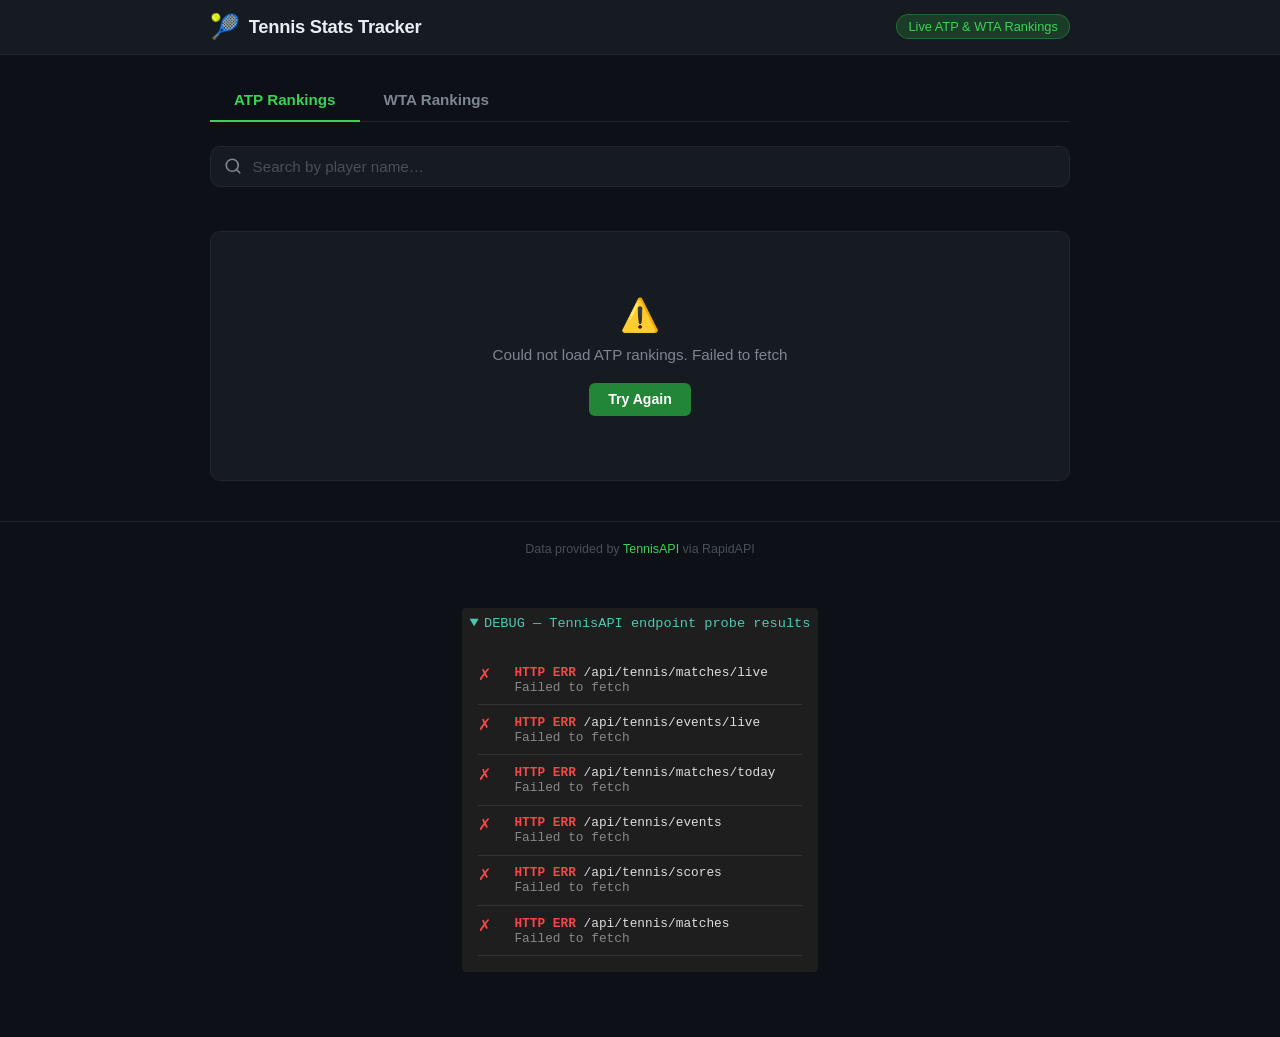
==== index.html @ 16cba5d0 "Add temporary endpoint probe debug section" ====
<!DOCTYPE html>
<html lang="en">
<head>
  <meta charset="UTF-8" />
  <meta name="viewport" content="width=device-width, initial-scale=1.0" />
  <title>Tennis Stats Tracker</title>
  <link rel="stylesheet" href="style.css" />
</head>
<body>

  <header class="header">
    <div class="header-inner">
      <div class="logo">
        <span class="logo-icon">🎾</span>
        <span class="logo-text">Tennis Stats Tracker</span>
      </div>
      <span class="header-sub">Live ATP &amp; WTA Rankings</span>
    </div>
  </header>

  <main class="main">

    <!-- Tabs -->
    <div class="tabs-bar">
      <button class="tab-btn active" data-tour="atp">ATP Rankings</button>
      <button class="tab-btn" data-tour="wta">WTA Rankings</button>
    </div>

    <!-- Search -->
    <div class="search-wrap">
      <span class="search-icon">
        <svg viewBox="0 0 24 24" width="18" height="18" fill="none" stroke="currentColor" stroke-width="2.2" stroke-linecap="round" stroke-linejoin="round">
          <circle cx="11" cy="11" r="8"/><line x1="21" y1="21" x2="16.65" y2="16.65"/>
        </svg>
      </span>
      <input
        type="text"
        id="searchInput"
        class="search-input"
        placeholder="Search by player name…"
        autocomplete="off"
        spellcheck="false"
      />
      <button class="search-clear" id="searchClear" title="Clear search" aria-label="Clear search">&#x2715;</button>
    </div>

    <!-- Status bar -->
    <div class="status-bar" id="statusBar"></div>

    <!-- Table container -->
    <div class="table-wrap" id="tableWrap">
      <div class="loading" id="loadingState">
        <div class="spinner"></div>
        <span>Loading rankings…</span>
      </div>

      <div class="error-state" id="errorState" style="display:none">
        <span class="error-icon">⚠️</span>
        <p id="errorMsg">Failed to load rankings.</p>
        <button class="btn-retry" id="retryBtn">Try Again</button>
      </div>

      <table class="rankings-table" id="rankingsTable" style="display:none">
        <thead>
          <tr>
            <th class="col-rank">Rank</th>
            <th class="col-player">Player</th>
            <th class="col-country">Country</th>
            <th class="col-points">Points</th>
          </tr>
        </thead>
        <tbody id="rankingsBody"></tbody>
      </table>

      <div class="empty-search" id="emptySearch" style="display:none">
        <span>🎾</span>
        <p>No players match "<span id="emptyQuery"></span>"</p>
      </div>
    </div>

  </main>

  <footer class="footer">
    Data provided by <span class="footer-accent">TennisAPI</span> via RapidAPI
  </footer>

  <!-- DEBUG: endpoint probe — remove when done -->
  <div id="debugProbe" style="margin:2rem auto;max-width:900px;padding:0 1rem 2rem;">
    <details open>
      <summary style="cursor:pointer;font-family:monospace;font-size:0.85rem;padding:0.5rem;background:#1e1e1e;color:#4ec9b0;border-radius:4px 4px 0 0;">
        DEBUG — TennisAPI endpoint probe results
      </summary>
      <div id="debugProbeBody" style="background:#1e1e1e;border-radius:0 0 4px 4px;padding:1rem;font-family:monospace;font-size:0.8rem;">
        <p style="color:#888;margin:0">Probing endpoints…</p>
      </div>
    </details>
  </div>

  <script src="app.js"></script>
</body>
</html>
---- style.css ----
/* ===== VARIABLES ===== */
:root {
  --bg:         #0d1117;
  --bg-card:    #161b22;
  --bg-hover:   #1c2330;
  --border:     #21262d;
  --border-hl:  #30363d;

  --green:      #39d353;
  --green-dim:  #238636;
  --green-glow: rgba(57, 211, 83, 0.18);

  --text:       #e6edf3;
  --text-muted: #7d8590;
  --text-dim:   #484f58;

  --rank-gold:   #f0b429;
  --rank-silver: #a0a8b4;
  --rank-bronze: #cd7f32;

  --red:   #f85149;
  --blue:  #58a6ff;

  --radius:    10px;
  --radius-sm: 6px;
  --font: -apple-system, BlinkMacSystemFont, 'Segoe UI', 'Roboto', sans-serif;
  --transition: 0.18s ease;
}

/* ===== RESET ===== */
*, *::before, *::after { box-sizing: border-box; margin: 0; padding: 0; }
html { font-size: 16px; scroll-behavior: smooth; }
body {
  font-family: var(--font);
  background: var(--bg);
  color: var(--text);
  min-height: 100vh;
  display: flex;
  flex-direction: column;
  -webkit-font-smoothing: antialiased;
}
button { cursor: pointer; border: none; background: none; font-family: inherit; }
input  { font-family: inherit; font-size: 1rem; }

/* ===== HEADER ===== */
.header {
  border-bottom: 1px solid var(--border);
  background: var(--bg-card);
  position: sticky;
  top: 0;
  z-index: 50;
}
.header-inner {
  max-width: 900px;
  margin: 0 auto;
  padding: 0.9rem 1.25rem;
  display: flex;
  align-items: center;
  justify-content: space-between;
  gap: 1rem;
}
.logo {
  display: flex;
  align-items: center;
  gap: 0.55rem;
}
.logo-icon { font-size: 1.5rem; line-height: 1; }
.logo-text {
  font-size: 1.15rem;
  font-weight: 700;
  letter-spacing: -0.3px;
  color: var(--text);
}
.header-sub {
  font-size: 0.8rem;
  color: var(--green);
  font-weight: 500;
  background: var(--green-glow);
  border: 1px solid rgba(57, 211, 83, 0.3);
  padding: 0.25rem 0.7rem;
  border-radius: 999px;
  white-space: nowrap;
}

/* ===== MAIN ===== */
.main {
  flex: 1;
  max-width: 900px;
  width: 100%;
  margin: 0 auto;
  padding: 1.5rem 1.25rem 2.5rem;
}

/* ===== TABS ===== */
.tabs-bar {
  display: flex;
  gap: 0;
  border-bottom: 1px solid var(--border);
  margin-bottom: 1.5rem;
}
.tab-btn {
  padding: 0.75rem 1.5rem;
  font-size: 0.95rem;
  font-weight: 600;
  color: var(--text-muted);
  border-bottom: 2px solid transparent;
  margin-bottom: -1px;
  transition: color var(--transition), border-color var(--transition);
  position: relative;
}
.tab-btn:hover {
  color: var(--text);
}
.tab-btn.active {
  color: var(--green);
  border-bottom-color: var(--green);
}
.tab-btn::before {
  content: '';
  position: absolute;
  inset: 0;
  border-radius: var(--radius-sm) var(--radius-sm) 0 0;
  background: transparent;
  transition: background var(--transition);
}
.tab-btn:hover::before {
  background: rgba(255,255,255,0.03);
}

/* ===== SEARCH ===== */
.search-wrap {
  position: relative;
  margin-bottom: 1rem;
}
.search-icon {
  position: absolute;
  left: 0.9rem;
  top: 50%;
  transform: translateY(-50%);
  color: var(--text-muted);
  display: flex;
  pointer-events: none;
}
.search-input {
  width: 100%;
  padding: 0.7rem 2.8rem 0.7rem 2.6rem;
  background: var(--bg-card);
  border: 1.5px solid var(--border);
  border-radius: var(--radius);
  color: var(--text);
  font-size: 0.95rem;
  transition: border-color var(--transition), box-shadow var(--transition);
  outline: none;
}
.search-input::placeholder { color: var(--text-dim); }
.search-input:focus {
  border-color: var(--green-dim);
  box-shadow: 0 0 0 3px var(--green-glow);
}
.search-clear {
  position: absolute;
  right: 0.75rem;
  top: 50%;
  transform: translateY(-50%);
  color: var(--text-muted);
  font-size: 0.9rem;
  width: 22px; height: 22px;
  display: none;
  align-items: center;
  justify-content: center;
  border-radius: 50%;
  transition: background var(--transition), color var(--transition);
}
.search-clear:hover { background: var(--border-hl); color: var(--text); }
.search-clear.visible { display: flex; }

/* ===== STATUS BAR ===== */
.status-bar {
  font-size: 0.8rem;
  color: var(--text-muted);
  margin-bottom: 0.75rem;
  min-height: 1.2em;
}

/* ===== TABLE WRAPPER ===== */
.table-wrap {
  background: var(--bg-card);
  border: 1px solid var(--border);
  border-radius: var(--radius);
  overflow: hidden;
}

/* ===== LOADING ===== */
.loading {
  display: flex;
  flex-direction: column;
  align-items: center;
  gap: 1rem;
  padding: 4rem 1rem;
  color: var(--text-muted);
  font-size: 0.95rem;
}
.spinner {
  width: 36px; height: 36px;
  border: 3px solid var(--border-hl);
  border-top-color: var(--green);
  border-radius: 50%;
  animation: spin 0.7s linear infinite;
}
@keyframes spin { to { transform: rotate(360deg); } }

/* ===== ERROR ===== */
.error-state {
  display: flex;
  flex-direction: column;
  align-items: center;
  gap: 0.75rem;
  padding: 4rem 1rem;
  text-align: center;
}
.error-icon { font-size: 2rem; }
.error-state p { color: var(--text-muted); font-size: 0.95rem; max-width: 300px; }
.btn-retry {
  margin-top: 0.5rem;
  padding: 0.55rem 1.2rem;
  background: var(--green-dim);
  color: #fff;
  border-radius: var(--radius-sm);
  font-size: 0.88rem;
  font-weight: 600;
  transition: background var(--transition);
}
.btn-retry:hover { background: var(--green); color: #000; }

/* ===== EMPTY SEARCH ===== */
.empty-search {
  display: flex;
  flex-direction: column;
  align-items: center;
  gap: 0.75rem;
  padding: 3.5rem 1rem;
  font-size: 1.6rem;
}
.empty-search p {
  font-size: 0.92rem;
  color: var(--text-muted);
}
.empty-search span { font-size: 2rem; }

/* ===== RANKINGS TABLE ===== */
.rankings-table {
  width: 100%;
  border-collapse: collapse;
  font-size: 0.92rem;
}
.rankings-table thead {
  background: rgba(255,255,255,0.03);
  border-bottom: 1px solid var(--border);
}
.rankings-table th {
  padding: 0.7rem 1rem;
  text-align: left;
  font-size: 0.75rem;
  font-weight: 600;
  text-transform: uppercase;
  letter-spacing: 0.06em;
  color: var(--text-muted);
  white-space: nowrap;
}
.col-rank    { width: 72px; text-align: center; }
.col-player  { min-width: 160px; }
.col-country { width: 160px; }
.col-points  { width: 110px; text-align: right; }

.rankings-table tbody tr {
  border-bottom: 1px solid var(--border);
  transition: background var(--transition);
}
.rankings-table tbody tr:last-child { border-bottom: none; }
.rankings-table tbody tr:hover { background: var(--bg-hover); }

.rankings-table td {
  padding: 0.85rem 1rem;
  vertical-align: middle;
}

/* Rank cell */
.cell-rank {
  text-align: center;
  font-weight: 700;
  font-size: 0.88rem;
  color: var(--text-muted);
}
.rank-badge {
  display: inline-flex;
  align-items: center;
  justify-content: center;
  width: 32px; height: 32px;
  border-radius: 50%;
  font-weight: 700;
  font-size: 0.82rem;
}
.rank-badge.gold   { background: rgba(240,180,41,0.15); color: var(--rank-gold); }
.rank-badge.silver { background: rgba(160,168,180,0.15); color: var(--rank-silver); }
.rank-badge.bronze { background: rgba(205,127,50,0.15); color: var(--rank-bronze); }
.rank-num { color: var(--text-muted); font-size: 0.9rem; font-weight: 600; }

/* Player cell */
.cell-player { font-weight: 600; color: var(--text); }
.player-name {
  display: block;
  font-weight: 600;
  color: var(--text);
  letter-spacing: 0.01em;
}

/* Country cell */
.cell-country { color: var(--text-muted); }
.country-wrap {
  display: flex;
  align-items: center;
  gap: 0.5rem;
}
.country-flag {
  font-size: 1.1rem;
  line-height: 1;
  flex-shrink: 0;
}
.country-name { font-size: 0.88rem; }

/* Points cell */
.cell-points {
  text-align: right;
  font-weight: 600;
  color: var(--green);
  font-variant-numeric: tabular-nums;
  font-size: 0.92rem;
}

/* Search highlight */
mark {
  background: rgba(57, 211, 83, 0.25);
  color: var(--green);
  border-radius: 2px;
  padding: 0 1px;
}

/* ===== FOOTER ===== */
.footer {
  text-align: center;
  padding: 1.25rem;
  font-size: 0.78rem;
  color: var(--text-dim);
  border-top: 1px solid var(--border);
}
.footer-accent { color: var(--green); font-weight: 500; }

/* ===== SCROLLBAR ===== */
::-webkit-scrollbar { width: 6px; height: 6px; }
::-webkit-scrollbar-track { background: transparent; }
::-webkit-scrollbar-thumb { background: var(--border-hl); border-radius: 3px; }

/* ===== RESPONSIVE ===== */
@media (max-width: 600px) {
  .header-sub { display: none; }
  .logo-text { font-size: 1rem; }
  .main { padding: 1rem 0.75rem 2rem; }
  .tab-btn { padding: 0.65rem 1rem; font-size: 0.88rem; }
  .col-country { display: none; }
  .rankings-table th,
  .rankings-table td { padding: 0.7rem 0.75rem; }
  .col-rank { width: 56px; }
  .rank-badge { width: 28px; height: 28px; font-size: 0.75rem; }
}

@media (max-width: 380px) {
  .tab-btn { padding: 0.6rem 0.75rem; font-size: 0.82rem; }
}
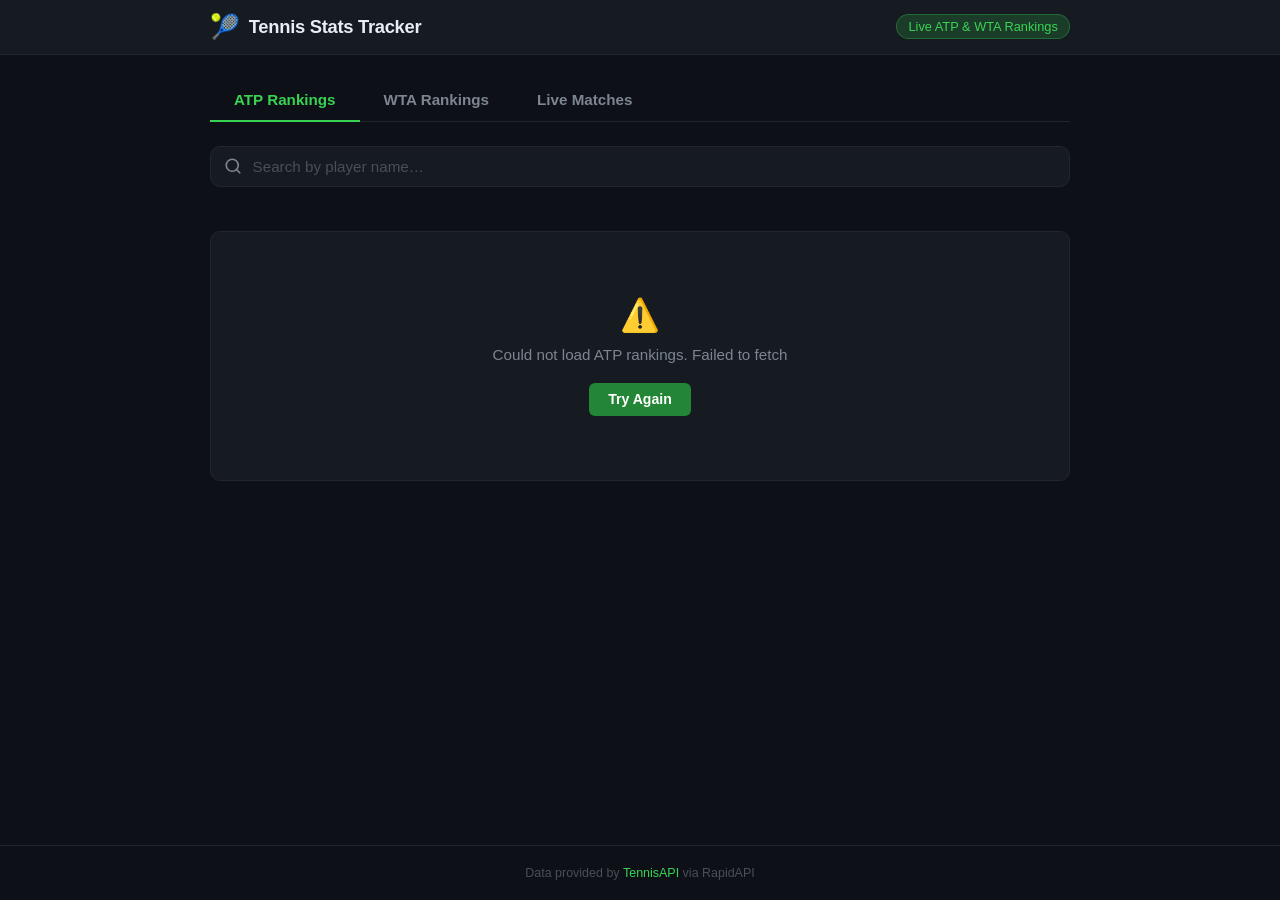
==== commit b8b766b5: "Add Live Matches tab with raw JSON debug view; remove endpoint probe" ====
--- a/index.html
+++ b/index.html
@@ -24,6 +24,7 @@
     <div class="tabs-bar">
       <button class="tab-btn active" data-tour="atp">ATP Rankings</button>
       <button class="tab-btn" data-tour="wta">WTA Rankings</button>
+      <button class="tab-btn" data-tour="live">Live Matches</button>
     </div>
 
     <!-- Search -->
@@ -78,24 +79,15 @@
       </div>
     </div>
 
+    <!-- Live Matches panel -->
+    <div id="livePanel" style="display:none"></div>
+
   </main>
 
   <footer class="footer">
     Data provided by <span class="footer-accent">TennisAPI</span> via RapidAPI
   </footer>
 
-  <!-- DEBUG: endpoint probe — remove when done -->
-  <div id="debugProbe" style="margin:2rem auto;max-width:900px;padding:0 1rem 2rem;">
-    <details open>
-      <summary style="cursor:pointer;font-family:monospace;font-size:0.85rem;padding:0.5rem;background:#1e1e1e;color:#4ec9b0;border-radius:4px 4px 0 0;">
-        DEBUG — TennisAPI endpoint probe results
-      </summary>
-      <div id="debugProbeBody" style="background:#1e1e1e;border-radius:0 0 4px 4px;padding:1rem;font-family:monospace;font-size:0.8rem;">
-        <p style="color:#888;margin:0">Probing endpoints…</p>
-      </div>
-    </details>
-  </div>
-
   <script src="app.js"></script>
 </body>
 </html>
--- a/style.css
+++ b/style.css
@@ -354,6 +354,88 @@
   border-top: 1px solid var(--border);
 }
 .footer-accent { color: var(--green); font-weight: 500; }
+
+/* ===== LIVE MATCHES PANEL ===== */
+#livePanel {
+  max-width: 900px;
+  margin: 0 auto;
+  padding: 0 0 2rem;
+}
+
+.live-loading,
+.live-empty,
+.live-error {
+  display: flex;
+  flex-direction: column;
+  align-items: center;
+  gap: 0.75rem;
+  padding: 3rem 1rem;
+  color: var(--text-muted);
+  font-size: 0.95rem;
+}
+.live-error { color: var(--red); }
+
+.live-header {
+  display: flex;
+  align-items: center;
+  gap: 0.5rem;
+  font-size: 0.85rem;
+  font-weight: 600;
+  color: var(--text-muted);
+  text-transform: uppercase;
+  letter-spacing: 0.06em;
+  padding: 0.5rem 0 0.75rem;
+  border-bottom: 1px solid var(--border);
+  margin-bottom: 0.75rem;
+}
+.live-dot {
+  width: 8px;
+  height: 8px;
+  border-radius: 50%;
+  background: var(--red);
+  box-shadow: 0 0 6px var(--red);
+  animation: pulse 1.4s ease-in-out infinite;
+}
+@keyframes pulse {
+  0%, 100% { opacity: 1; }
+  50%       { opacity: 0.35; }
+}
+
+/* DEBUG block */
+.live-debug {
+  background: var(--bg-card);
+  border: 1px solid var(--border);
+  border-radius: var(--radius-sm);
+  overflow: hidden;
+  font-family: 'SFMono-Regular', Consolas, monospace;
+  font-size: 0.76rem;
+}
+.live-debug summary {
+  padding: 0.5rem 0.75rem;
+  cursor: pointer;
+  color: var(--text-muted);
+  background: var(--bg-hover);
+  border-bottom: 1px solid var(--border);
+  user-select: none;
+  list-style: none;
+}
+.live-debug summary::-webkit-details-marker { display: none; }
+.live-debug summary::before {
+  content: '▶ ';
+  font-size: 0.65rem;
+  color: var(--green);
+}
+details[open].live-debug summary::before { content: '▼ '; }
+.live-debug pre {
+  margin: 0;
+  padding: 0.75rem;
+  color: var(--text);
+  white-space: pre-wrap;
+  word-break: break-all;
+  max-height: 480px;
+  overflow: auto;
+  line-height: 1.5;
+}
 
 /* ===== SCROLLBAR ===== */
 ::-webkit-scrollbar { width: 6px; height: 6px; }
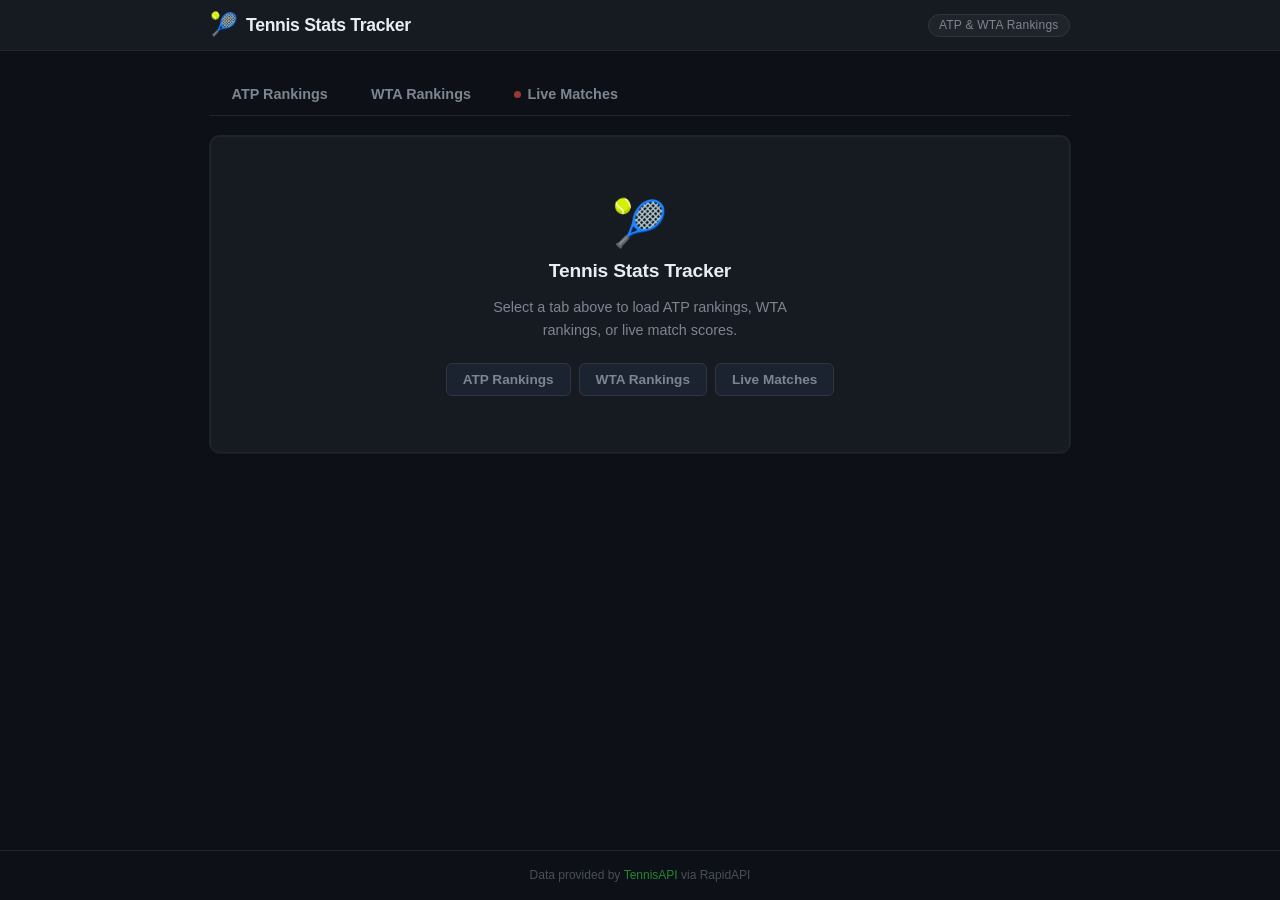
==== commit 8f9102b7: "Add localStorage caching, lazy tab loading, refresh button, 429 handling, design polish" ====
--- a/index.html
+++ b/index.html
@@ -14,7 +14,7 @@
         <span class="logo-icon">🎾</span>
         <span class="logo-text">Tennis Stats Tracker</span>
       </div>
-      <span class="header-sub">Live ATP &amp; WTA Rankings</span>
+      <span class="header-sub">ATP &amp; WTA Rankings</span>
     </div>
   </header>
 
@@ -22,15 +22,17 @@
 
     <!-- Tabs -->
     <div class="tabs-bar">
-      <button class="tab-btn active" data-tour="atp">ATP Rankings</button>
+      <button class="tab-btn" data-tour="atp">ATP Rankings</button>
       <button class="tab-btn" data-tour="wta">WTA Rankings</button>
-      <button class="tab-btn" data-tour="live">Live Matches</button>
+      <button class="tab-btn" data-tour="live">
+        <span class="tab-live-pip" aria-hidden="true"></span>Live Matches
+      </button>
     </div>
 
-    <!-- Search -->
-    <div class="search-wrap">
+    <!-- Search (rankings only) -->
+    <div class="search-wrap" id="searchWrap" style="display:none">
       <span class="search-icon">
-        <svg viewBox="0 0 24 24" width="18" height="18" fill="none" stroke="currentColor" stroke-width="2.2" stroke-linecap="round" stroke-linejoin="round">
+        <svg viewBox="0 0 24 24" width="17" height="17" fill="none" stroke="currentColor" stroke-width="2.2" stroke-linecap="round" stroke-linejoin="round">
           <circle cx="11" cy="11" r="8"/><line x1="21" y1="21" x2="16.65" y2="16.65"/>
         </svg>
       </span>
@@ -42,25 +44,53 @@
         autocomplete="off"
         spellcheck="false"
       />
-      <button class="search-clear" id="searchClear" title="Clear search" aria-label="Clear search">&#x2715;</button>
+      <button class="search-clear" id="searchClear" title="Clear" aria-label="Clear search">&#x2715;</button>
     </div>
 
-    <!-- Status bar -->
-    <div class="status-bar" id="statusBar"></div>
+    <!-- Toolbar: status left, last-updated + refresh right -->
+    <div class="toolbar" id="toolbar" style="display:none">
+      <span class="status-text" id="statusBar"></span>
+      <div class="toolbar-right">
+        <span class="last-updated" id="lastUpdated"></span>
+        <button class="btn-refresh" id="refreshBtn" title="Refresh data">
+          <svg class="refresh-icon" viewBox="0 0 16 16" width="13" height="13" fill="currentColor">
+            <path d="M8 3a5 5 0 1 0 4.546 2.914.5.5 0 0 1 .908-.417A6 6 0 1 1 8 2v1z"/>
+            <path d="M8 4.466V.534a.25.25 0 0 1 .41-.192l2.36 1.966c.12.1.12.284 0 .384L8.41 4.658A.25.25 0 0 1 8 4.466z"/>
+          </svg>
+          Refresh
+        </button>
+      </div>
+    </div>
 
-    <!-- Table container -->
+    <!-- Rankings table container -->
     <div class="table-wrap" id="tableWrap">
-      <div class="loading" id="loadingState">
-        <div class="spinner"></div>
-        <span>Loading rankings…</span>
+
+      <!-- Welcome (shown before any tab is clicked) -->
+      <div class="welcome-state" id="welcomeState">
+        <div class="welcome-icon">🎾</div>
+        <h2 class="welcome-title">Tennis Stats Tracker</h2>
+        <p class="welcome-desc">Select a tab above to load ATP rankings, WTA rankings, or live match scores.</p>
+        <div class="welcome-tabs">
+          <button class="welcome-tab-btn" data-tour="atp">ATP Rankings</button>
+          <button class="welcome-tab-btn" data-tour="wta">WTA Rankings</button>
+          <button class="welcome-tab-btn" data-tour="live">Live Matches</button>
+        </div>
       </div>
 
+      <!-- Loading -->
+      <div class="loading" id="loadingState" style="display:none">
+        <div class="spinner"></div>
+        <span>Loading…</span>
+      </div>
+
+      <!-- Error -->
       <div class="error-state" id="errorState" style="display:none">
-        <span class="error-icon">⚠️</span>
-        <p id="errorMsg">Failed to load rankings.</p>
+        <span class="error-icon" id="errorIcon">⚠️</span>
+        <p id="errorMsg">Failed to load data.</p>
         <button class="btn-retry" id="retryBtn">Try Again</button>
       </div>
 
+      <!-- Rankings table -->
       <table class="rankings-table" id="rankingsTable" style="display:none">
         <thead>
           <tr>
@@ -73,13 +103,15 @@
         <tbody id="rankingsBody"></tbody>
       </table>
 
+      <!-- Empty search -->
       <div class="empty-search" id="emptySearch" style="display:none">
-        <span>🎾</span>
+        <span>🔍</span>
         <p>No players match "<span id="emptyQuery"></span>"</p>
       </div>
+
     </div>
 
-    <!-- Live Matches panel -->
+    <!-- Live Matches panel (outside table-wrap) -->
     <div id="livePanel" style="display:none"></div>
 
   </main>
--- a/style.css
+++ b/style.css
@@ -6,9 +6,9 @@
   --border:     #21262d;
   --border-hl:  #30363d;
 
-  --green:      #39d353;
+  --green:      #3fb950;
   --green-dim:  #238636;
-  --green-glow: rgba(57, 211, 83, 0.18);
+  --green-glow: rgba(63, 185, 80, 0.15);
 
   --text:       #e6edf3;
   --text-muted: #7d8590;
@@ -18,13 +18,16 @@
   --rank-silver: #a0a8b4;
   --rank-bronze: #cd7f32;
 
-  --red:   #f85149;
-  --blue:  #58a6ff;
+  --red:    #f85149;
+  --blue:   #58a6ff;
+  --orange: #e3b341;
 
   --radius:    10px;
   --radius-sm: 6px;
   --font: -apple-system, BlinkMacSystemFont, 'Segoe UI', 'Roboto', sans-serif;
-  --transition: 0.18s ease;
+  --transition: 0.15s ease;
+
+  --shadow-card: 0 1px 3px rgba(0,0,0,0.4), 0 0 0 1px var(--border);
 }
 
 /* ===== RESET ===== */
@@ -53,7 +56,7 @@
 .header-inner {
   max-width: 900px;
   margin: 0 auto;
-  padding: 0.9rem 1.25rem;
+  padding: 0.85rem 1.25rem;
   display: flex;
   align-items: center;
   justify-content: space-between;
@@ -62,24 +65,24 @@
 .logo {
   display: flex;
   align-items: center;
-  gap: 0.55rem;
-}
-.logo-icon { font-size: 1.5rem; line-height: 1; }
+  gap: 0.5rem;
+}
+.logo-icon { font-size: 1.4rem; line-height: 1; }
 .logo-text {
-  font-size: 1.15rem;
+  font-size: 1.1rem;
   font-weight: 700;
   letter-spacing: -0.3px;
   color: var(--text);
 }
 .header-sub {
-  font-size: 0.8rem;
-  color: var(--green);
-  font-weight: 500;
-  background: var(--green-glow);
-  border: 1px solid rgba(57, 211, 83, 0.3);
-  padding: 0.25rem 0.7rem;
+  font-size: 0.75rem;
+  color: var(--text-muted);
+  background: rgba(255,255,255,0.04);
+  border: 1px solid var(--border-hl);
+  padding: 0.22rem 0.65rem;
   border-radius: 999px;
   white-space: nowrap;
+  letter-spacing: 0.02em;
 }
 
 /* ===== MAIN ===== */
@@ -88,7 +91,7 @@
   max-width: 900px;
   width: 100%;
   margin: 0 auto;
-  padding: 1.5rem 1.25rem 2.5rem;
+  padding: 1.5rem 1.25rem 3rem;
 }
 
 /* ===== TABS ===== */
@@ -96,45 +99,52 @@
   display: flex;
   gap: 0;
   border-bottom: 1px solid var(--border);
-  margin-bottom: 1.5rem;
+  margin-bottom: 1.25rem;
 }
 .tab-btn {
-  padding: 0.75rem 1.5rem;
-  font-size: 0.95rem;
+  display: flex;
+  align-items: center;
+  gap: 0.4rem;
+  padding: 0.7rem 1.35rem;
+  font-size: 0.9rem;
   font-weight: 600;
   color: var(--text-muted);
   border-bottom: 2px solid transparent;
   margin-bottom: -1px;
-  transition: color var(--transition), border-color var(--transition);
-  position: relative;
-}
-.tab-btn:hover {
-  color: var(--text);
-}
-.tab-btn.active {
-  color: var(--green);
-  border-bottom-color: var(--green);
-}
-.tab-btn::before {
-  content: '';
-  position: absolute;
-  inset: 0;
+  transition: color var(--transition), border-color var(--transition),
+              background var(--transition);
   border-radius: var(--radius-sm) var(--radius-sm) 0 0;
-  background: transparent;
-  transition: background var(--transition);
-}
-.tab-btn:hover::before {
-  background: rgba(255,255,255,0.03);
+}
+.tab-btn:hover { color: var(--text); background: rgba(255,255,255,0.025); }
+.tab-btn.active { color: var(--green); border-bottom-color: var(--green); }
+
+/* Pulsing pip on Live tab */
+.tab-live-pip {
+  width: 7px;
+  height: 7px;
+  border-radius: 50%;
+  background: var(--red);
+  opacity: 0.6;
+  flex-shrink: 0;
+}
+.tab-btn.active .tab-live-pip {
+  opacity: 1;
+  box-shadow: 0 0 5px var(--red);
+  animation: pulse 1.5s ease-in-out infinite;
+}
+@keyframes pulse {
+  0%, 100% { opacity: 1; }
+  50%       { opacity: 0.3; }
 }
 
 /* ===== SEARCH ===== */
 .search-wrap {
   position: relative;
-  margin-bottom: 1rem;
+  margin-bottom: 0.75rem;
 }
 .search-icon {
   position: absolute;
-  left: 0.9rem;
+  left: 0.85rem;
   top: 50%;
   transform: translateY(-50%);
   color: var(--text-muted);
@@ -143,12 +153,12 @@
 }
 .search-input {
   width: 100%;
-  padding: 0.7rem 2.8rem 0.7rem 2.6rem;
+  padding: 0.65rem 2.6rem 0.65rem 2.5rem;
   background: var(--bg-card);
-  border: 1.5px solid var(--border);
+  border: 1px solid var(--border-hl);
   border-radius: var(--radius);
   color: var(--text);
-  font-size: 0.95rem;
+  font-size: 0.9rem;
   transition: border-color var(--transition), box-shadow var(--transition);
   outline: none;
 }
@@ -159,11 +169,11 @@
 }
 .search-clear {
   position: absolute;
-  right: 0.75rem;
+  right: 0.7rem;
   top: 50%;
   transform: translateY(-50%);
   color: var(--text-muted);
-  font-size: 0.9rem;
+  font-size: 0.85rem;
   width: 22px; height: 22px;
   display: none;
   align-items: center;
@@ -174,13 +184,57 @@
 .search-clear:hover { background: var(--border-hl); color: var(--text); }
 .search-clear.visible { display: flex; }
 
-/* ===== STATUS BAR ===== */
-.status-bar {
+/* ===== TOOLBAR ===== */
+.toolbar {
+  display: flex;
+  align-items: center;
+  justify-content: space-between;
+  gap: 1rem;
+  margin-bottom: 0.65rem;
+  min-height: 28px;
+}
+.status-text {
   font-size: 0.8rem;
   color: var(--text-muted);
-  margin-bottom: 0.75rem;
-  min-height: 1.2em;
-}
+}
+.toolbar-right {
+  display: flex;
+  align-items: center;
+  gap: 0.65rem;
+  flex-shrink: 0;
+}
+.last-updated {
+  font-size: 0.76rem;
+  color: var(--text-dim);
+  white-space: nowrap;
+}
+.btn-refresh {
+  display: flex;
+  align-items: center;
+  gap: 0.35rem;
+  padding: 0.3rem 0.7rem;
+  font-size: 0.78rem;
+  font-weight: 600;
+  color: var(--text-muted);
+  border: 1px solid var(--border-hl);
+  border-radius: var(--radius-sm);
+  background: transparent;
+  transition: color var(--transition), border-color var(--transition),
+              background var(--transition);
+  white-space: nowrap;
+}
+.btn-refresh:hover {
+  color: var(--text);
+  border-color: var(--green-dim);
+  background: rgba(63,185,80,0.07);
+}
+.btn-refresh:active { transform: scale(0.97); }
+.refresh-icon { flex-shrink: 0; }
+/* Spin animation triggered by JS */
+.btn-refresh.spinning .refresh-icon {
+  animation: spin 0.6s linear infinite;
+}
+@keyframes spin { to { transform: rotate(360deg); } }
 
 /* ===== TABLE WRAPPER ===== */
 .table-wrap {
@@ -188,6 +242,53 @@
   border: 1px solid var(--border);
   border-radius: var(--radius);
   overflow: hidden;
+  box-shadow: var(--shadow-card);
+}
+
+/* ===== WELCOME STATE ===== */
+.welcome-state {
+  display: flex;
+  flex-direction: column;
+  align-items: center;
+  text-align: center;
+  padding: 4rem 2rem 3.5rem;
+  gap: 0.9rem;
+}
+.welcome-icon { font-size: 2.8rem; line-height: 1; }
+.welcome-title {
+  font-size: 1.2rem;
+  font-weight: 700;
+  color: var(--text);
+  letter-spacing: -0.2px;
+}
+.welcome-desc {
+  font-size: 0.9rem;
+  color: var(--text-muted);
+  max-width: 340px;
+  line-height: 1.55;
+}
+.welcome-tabs {
+  display: flex;
+  gap: 0.5rem;
+  flex-wrap: wrap;
+  justify-content: center;
+  margin-top: 0.5rem;
+}
+.welcome-tab-btn {
+  padding: 0.5rem 1rem;
+  font-size: 0.85rem;
+  font-weight: 600;
+  color: var(--text-muted);
+  border: 1px solid var(--border-hl);
+  border-radius: var(--radius-sm);
+  background: var(--bg-hover);
+  transition: color var(--transition), border-color var(--transition),
+              background var(--transition);
+}
+.welcome-tab-btn:hover {
+  color: var(--green);
+  border-color: var(--green-dim);
+  background: var(--green-glow);
 }
 
 /* ===== LOADING ===== */
@@ -196,75 +297,76 @@
   flex-direction: column;
   align-items: center;
   gap: 1rem;
-  padding: 4rem 1rem;
-  color: var(--text-muted);
-  font-size: 0.95rem;
+  padding: 4.5rem 1rem;
+  color: var(--text-muted);
+  font-size: 0.92rem;
 }
 .spinner {
-  width: 36px; height: 36px;
-  border: 3px solid var(--border-hl);
+  width: 32px; height: 32px;
+  border: 2.5px solid var(--border-hl);
   border-top-color: var(--green);
   border-radius: 50%;
-  animation: spin 0.7s linear infinite;
-}
-@keyframes spin { to { transform: rotate(360deg); } }
-
-/* ===== ERROR ===== */
+  animation: spin 0.65s linear infinite;
+}
+
+/* ===== ERROR STATE ===== */
 .error-state {
   display: flex;
   flex-direction: column;
   align-items: center;
-  gap: 0.75rem;
-  padding: 4rem 1rem;
+  gap: 0.6rem;
+  padding: 4rem 2rem;
   text-align: center;
 }
 .error-icon { font-size: 2rem; }
-.error-state p { color: var(--text-muted); font-size: 0.95rem; max-width: 300px; }
+.error-state p {
+  color: var(--text-muted);
+  font-size: 0.9rem;
+  max-width: 340px;
+  line-height: 1.5;
+}
 .btn-retry {
   margin-top: 0.5rem;
-  padding: 0.55rem 1.2rem;
-  background: var(--green-dim);
-  color: #fff;
+  padding: 0.5rem 1.1rem;
+  background: var(--bg-hover);
+  color: var(--text);
+  border: 1px solid var(--border-hl);
   border-radius: var(--radius-sm);
-  font-size: 0.88rem;
-  font-weight: 600;
-  transition: background var(--transition);
-}
-.btn-retry:hover { background: var(--green); color: #000; }
+  font-size: 0.85rem;
+  font-weight: 600;
+  transition: background var(--transition), border-color var(--transition);
+}
+.btn-retry:hover { background: var(--border-hl); border-color: var(--green-dim); }
 
 /* ===== EMPTY SEARCH ===== */
 .empty-search {
   display: flex;
   flex-direction: column;
   align-items: center;
-  gap: 0.75rem;
+  gap: 0.65rem;
   padding: 3.5rem 1rem;
-  font-size: 1.6rem;
-}
-.empty-search p {
-  font-size: 0.92rem;
-  color: var(--text-muted);
-}
-.empty-search span { font-size: 2rem; }
+}
+.empty-search span { font-size: 1.8rem; }
+.empty-search p { font-size: 0.88rem; color: var(--text-muted); }
 
 /* ===== RANKINGS TABLE ===== */
 .rankings-table {
   width: 100%;
   border-collapse: collapse;
-  font-size: 0.92rem;
+  font-size: 0.9rem;
 }
 .rankings-table thead {
-  background: rgba(255,255,255,0.03);
+  background: rgba(255,255,255,0.025);
   border-bottom: 1px solid var(--border);
 }
 .rankings-table th {
-  padding: 0.7rem 1rem;
+  padding: 0.65rem 1rem;
   text-align: left;
-  font-size: 0.75rem;
+  font-size: 0.72rem;
   font-weight: 600;
   text-transform: uppercase;
-  letter-spacing: 0.06em;
-  color: var(--text-muted);
+  letter-spacing: 0.07em;
+  color: var(--text-dim);
   white-space: nowrap;
 }
 .col-rank    { width: 72px; text-align: center; }
@@ -278,55 +380,32 @@
 }
 .rankings-table tbody tr:last-child { border-bottom: none; }
 .rankings-table tbody tr:hover { background: var(--bg-hover); }
-
-.rankings-table td {
-  padding: 0.85rem 1rem;
-  vertical-align: middle;
-}
+.rankings-table td { padding: 0.8rem 1rem; vertical-align: middle; }
 
 /* Rank cell */
-.cell-rank {
-  text-align: center;
-  font-weight: 700;
-  font-size: 0.88rem;
-  color: var(--text-muted);
-}
+.cell-rank { text-align: center; }
 .rank-badge {
   display: inline-flex;
   align-items: center;
   justify-content: center;
-  width: 32px; height: 32px;
+  width: 30px; height: 30px;
   border-radius: 50%;
   font-weight: 700;
-  font-size: 0.82rem;
-}
-.rank-badge.gold   { background: rgba(240,180,41,0.15); color: var(--rank-gold); }
-.rank-badge.silver { background: rgba(160,168,180,0.15); color: var(--rank-silver); }
-.rank-badge.bronze { background: rgba(205,127,50,0.15); color: var(--rank-bronze); }
-.rank-num { color: var(--text-muted); font-size: 0.9rem; font-weight: 600; }
+  font-size: 0.8rem;
+}
+.rank-badge.gold   { background: rgba(240,180,41,0.12); color: var(--rank-gold); }
+.rank-badge.silver { background: rgba(160,168,180,0.12); color: var(--rank-silver); }
+.rank-badge.bronze { background: rgba(205,127,50,0.12); color: var(--rank-bronze); }
+.rank-num { color: var(--text-dim); font-size: 0.88rem; font-weight: 600; }
 
 /* Player cell */
-.cell-player { font-weight: 600; color: var(--text); }
-.player-name {
-  display: block;
-  font-weight: 600;
-  color: var(--text);
-  letter-spacing: 0.01em;
-}
+.player-name { font-weight: 600; color: var(--text); letter-spacing: 0.01em; }
 
 /* Country cell */
 .cell-country { color: var(--text-muted); }
-.country-wrap {
-  display: flex;
-  align-items: center;
-  gap: 0.5rem;
-}
-.country-flag {
-  font-size: 1.1rem;
-  line-height: 1;
-  flex-shrink: 0;
-}
-.country-name { font-size: 0.88rem; }
+.country-wrap { display: flex; align-items: center; gap: 0.45rem; }
+.country-flag { font-size: 1.05rem; line-height: 1; flex-shrink: 0; }
+.country-name { font-size: 0.85rem; }
 
 /* Points cell */
 .cell-points {
@@ -334,108 +413,146 @@
   font-weight: 600;
   color: var(--green);
   font-variant-numeric: tabular-nums;
-  font-size: 0.92rem;
+  font-size: 0.9rem;
 }
 
 /* Search highlight */
 mark {
-  background: rgba(57, 211, 83, 0.25);
+  background: rgba(63,185,80,0.2);
   color: var(--green);
   border-radius: 2px;
   padding: 0 1px;
 }
 
-/* ===== FOOTER ===== */
-.footer {
-  text-align: center;
-  padding: 1.25rem;
-  font-size: 0.78rem;
-  color: var(--text-dim);
-  border-top: 1px solid var(--border);
-}
-.footer-accent { color: var(--green); font-weight: 500; }
-
-/* ===== LIVE MATCHES PANEL ===== */
+/* ===== LIVE PANEL ===== */
 #livePanel {
-  max-width: 900px;
-  margin: 0 auto;
-  padding: 0 0 2rem;
-}
-
-.live-loading,
-.live-empty,
-.live-error {
-  display: flex;
-  flex-direction: column;
-  align-items: center;
-  gap: 0.75rem;
-  padding: 3rem 1rem;
-  color: var(--text-muted);
-  font-size: 0.95rem;
-}
-.live-error { color: var(--red); }
-
+  padding: 0;
+}
+
+/* Live header row */
 .live-header {
   display: flex;
   align-items: center;
   gap: 0.5rem;
-  font-size: 0.85rem;
+  font-size: 0.8rem;
   font-weight: 600;
   color: var(--text-muted);
   text-transform: uppercase;
-  letter-spacing: 0.06em;
-  padding: 0.5rem 0 0.75rem;
+  letter-spacing: 0.07em;
+  padding: 0.5rem 0 0.8rem;
   border-bottom: 1px solid var(--border);
-  margin-bottom: 0.75rem;
+  margin-bottom: 0.8rem;
 }
 .live-dot {
-  width: 8px;
-  height: 8px;
+  width: 8px; height: 8px;
   border-radius: 50%;
   background: var(--red);
   box-shadow: 0 0 6px var(--red);
   animation: pulse 1.4s ease-in-out infinite;
 }
-@keyframes pulse {
-  0%, 100% { opacity: 1; }
-  50%       { opacity: 0.35; }
-}
-
-/* DEBUG block */
+
+/* Live states (empty / error / placeholder) */
+.live-empty,
+.live-placeholder,
+.live-error-card {
+  display: flex;
+  flex-direction: column;
+  align-items: center;
+  text-align: center;
+  padding: 3.5rem 2rem;
+  background: var(--bg-card);
+  border: 1px solid var(--border);
+  border-radius: var(--radius);
+  box-shadow: var(--shadow-card);
+}
+.live-empty-icon,
+.live-placeholder-icon,
+.live-error-icon { font-size: 2.2rem; margin-bottom: 0.65rem; }
+.live-empty-title,
+.live-placeholder-title,
+.live-error-title {
+  font-size: 1rem;
+  font-weight: 600;
+  color: var(--text);
+  margin-bottom: 0.35rem;
+}
+.live-empty-sub,
+.live-placeholder-sub,
+.live-error-sub {
+  font-size: 0.85rem;
+  color: var(--text-muted);
+  max-width: 320px;
+  line-height: 1.55;
+}
+.live-error-card .live-error-title { color: var(--red); }
+
+/* Live loading (inside livePanel, not table-wrap) */
+.live-loading-inner {
+  display: flex;
+  flex-direction: column;
+  align-items: center;
+  gap: 1rem;
+  padding: 4rem 1rem;
+  color: var(--text-muted);
+  font-size: 0.9rem;
+  background: var(--bg-card);
+  border: 1px solid var(--border);
+  border-radius: var(--radius);
+  box-shadow: var(--shadow-card);
+}
+
+/* Live JSON debug block */
 .live-debug {
   background: var(--bg-card);
   border: 1px solid var(--border);
-  border-radius: var(--radius-sm);
+  border-radius: var(--radius);
   overflow: hidden;
-  font-family: 'SFMono-Regular', Consolas, monospace;
-  font-size: 0.76rem;
-}
-.live-debug summary {
-  padding: 0.5rem 0.75rem;
+  font-family: 'SFMono-Regular', Consolas, 'Liberation Mono', monospace;
+  font-size: 0.75rem;
+  box-shadow: var(--shadow-card);
+}
+.live-debug > summary {
+  padding: 0.55rem 0.85rem;
   cursor: pointer;
   color: var(--text-muted);
-  background: var(--bg-hover);
+  background: rgba(255,255,255,0.02);
   border-bottom: 1px solid var(--border);
   user-select: none;
   list-style: none;
-}
-.live-debug summary::-webkit-details-marker { display: none; }
-.live-debug summary::before {
-  content: '▶ ';
-  font-size: 0.65rem;
+  font-size: 0.78rem;
+  display: flex;
+  align-items: center;
+  gap: 0.4rem;
+}
+.live-debug > summary::-webkit-details-marker { display: none; }
+.live-debug > summary::before {
+  content: '▶';
+  font-size: 0.6rem;
   color: var(--green);
-}
-details[open].live-debug summary::before { content: '▼ '; }
+  transition: transform var(--transition);
+}
+details[open].live-debug > summary::before { content: '▼'; }
 .live-debug pre {
   margin: 0;
-  padding: 0.75rem;
+  padding: 0.85rem;
   color: var(--text);
   white-space: pre-wrap;
   word-break: break-all;
-  max-height: 480px;
+  max-height: 500px;
   overflow: auto;
-  line-height: 1.5;
-}
+  line-height: 1.55;
+  background: var(--bg);
+}
+
+/* ===== FOOTER ===== */
+.footer {
+  text-align: center;
+  padding: 1.1rem;
+  font-size: 0.75rem;
+  color: var(--text-dim);
+  border-top: 1px solid var(--border);
+}
+.footer-accent { color: var(--green-dim); font-weight: 500; }
 
 /* ===== SCROLLBAR ===== */
 ::-webkit-scrollbar { width: 6px; height: 6px; }
@@ -447,14 +564,17 @@
   .header-sub { display: none; }
   .logo-text { font-size: 1rem; }
   .main { padding: 1rem 0.75rem 2rem; }
-  .tab-btn { padding: 0.65rem 1rem; font-size: 0.88rem; }
+  .tab-btn { padding: 0.65rem 0.9rem; font-size: 0.85rem; }
   .col-country { display: none; }
   .rankings-table th,
   .rankings-table td { padding: 0.7rem 0.75rem; }
   .col-rank { width: 56px; }
-  .rank-badge { width: 28px; height: 28px; font-size: 0.75rem; }
+  .rank-badge { width: 27px; height: 27px; font-size: 0.75rem; }
+  .toolbar { flex-wrap: wrap; gap: 0.4rem; }
+  .welcome-state { padding: 3rem 1.5rem; }
 }
 
 @media (max-width: 380px) {
-  .tab-btn { padding: 0.6rem 0.75rem; font-size: 0.82rem; }
-}
+  .tab-btn { padding: 0.6rem 0.65rem; font-size: 0.8rem; }
+  .toolbar-right { gap: 0.4rem; }
+}
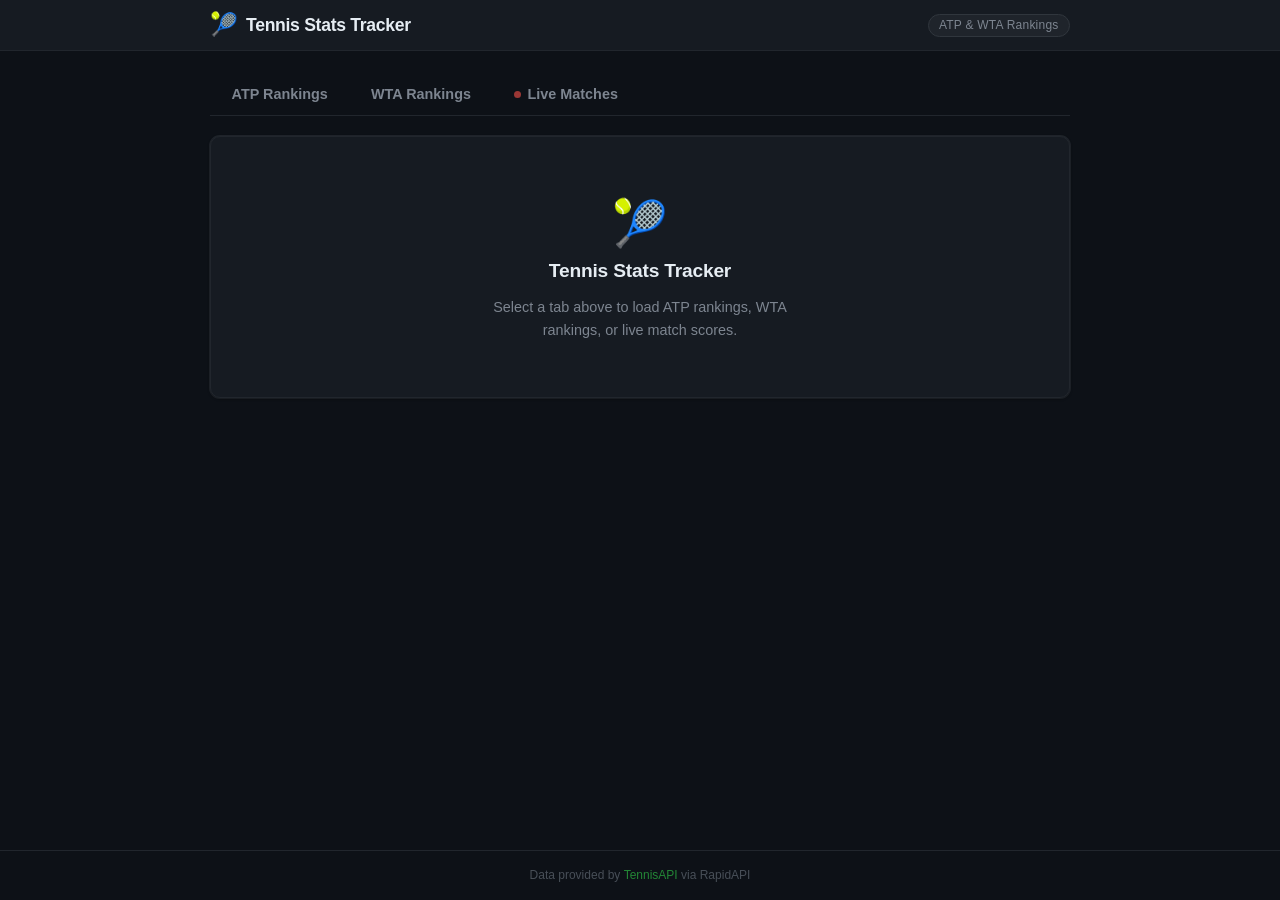
==== commit d444ea3a: "Fix duplicate buttons; add demo data fallback with banner on API failure" ====
--- a/index.html
+++ b/index.html
@@ -62,6 +62,12 @@
       </div>
     </div>
 
+    <!-- Demo data banner -->
+    <div class="demo-banner" id="demoBanner" style="display:none">
+      <svg viewBox="0 0 16 16" width="14" height="14" fill="currentColor" aria-hidden="true" style="flex-shrink:0"><path d="M8 15A7 7 0 1 1 8 1a7 7 0 0 1 0 14zm0 1A8 8 0 1 0 8 0a8 8 0 0 0 0 16z"/><path d="m8.93 6.588-2.29.287-.082.38.45.083c.294.07.352.176.288.469l-.738 3.468c-.194.897.105 1.319.808 1.319.545 0 1.178-.252 1.465-.598l.088-.416c-.2.176-.492.246-.686.246-.275 0-.375-.193-.304-.533L8.93 6.588zM9 4.5a1 1 0 1 1-2 0 1 1 0 0 1 2 0z"/></svg>
+      Showing demo data — live data will load when API quota resets
+    </div>
+
     <!-- Rankings table container -->
     <div class="table-wrap" id="tableWrap">
 
@@ -70,11 +76,6 @@
         <div class="welcome-icon">🎾</div>
         <h2 class="welcome-title">Tennis Stats Tracker</h2>
         <p class="welcome-desc">Select a tab above to load ATP rankings, WTA rankings, or live match scores.</p>
-        <div class="welcome-tabs">
-          <button class="welcome-tab-btn" data-tour="atp">ATP Rankings</button>
-          <button class="welcome-tab-btn" data-tour="wta">WTA Rankings</button>
-          <button class="welcome-tab-btn" data-tour="live">Live Matches</button>
-        </div>
       </div>
 
       <!-- Loading -->
--- a/style.css
+++ b/style.css
@@ -236,6 +236,21 @@
 }
 @keyframes spin { to { transform: rotate(360deg); } }
 
+/* ===== DEMO BANNER ===== */
+.demo-banner {
+  display: flex;
+  align-items: center;
+  gap: 0.5rem;
+  padding: 0.55rem 0.9rem;
+  margin-bottom: 0.65rem;
+  background: rgba(227, 179, 65, 0.08);
+  border: 1px solid rgba(227, 179, 65, 0.3);
+  border-radius: var(--radius-sm);
+  font-size: 0.8rem;
+  color: var(--orange);
+  line-height: 1.4;
+}
+
 /* ===== TABLE WRAPPER ===== */
 .table-wrap {
   background: var(--bg-card);
@@ -267,29 +282,7 @@
   max-width: 340px;
   line-height: 1.55;
 }
-.welcome-tabs {
-  display: flex;
-  gap: 0.5rem;
-  flex-wrap: wrap;
-  justify-content: center;
-  margin-top: 0.5rem;
-}
-.welcome-tab-btn {
-  padding: 0.5rem 1rem;
-  font-size: 0.85rem;
-  font-weight: 600;
-  color: var(--text-muted);
-  border: 1px solid var(--border-hl);
-  border-radius: var(--radius-sm);
-  background: var(--bg-hover);
-  transition: color var(--transition), border-color var(--transition),
-              background var(--transition);
-}
-.welcome-tab-btn:hover {
-  color: var(--green);
-  border-color: var(--green-dim);
-  background: var(--green-glow);
-}
+
 
 /* ===== LOADING ===== */
 .loading {
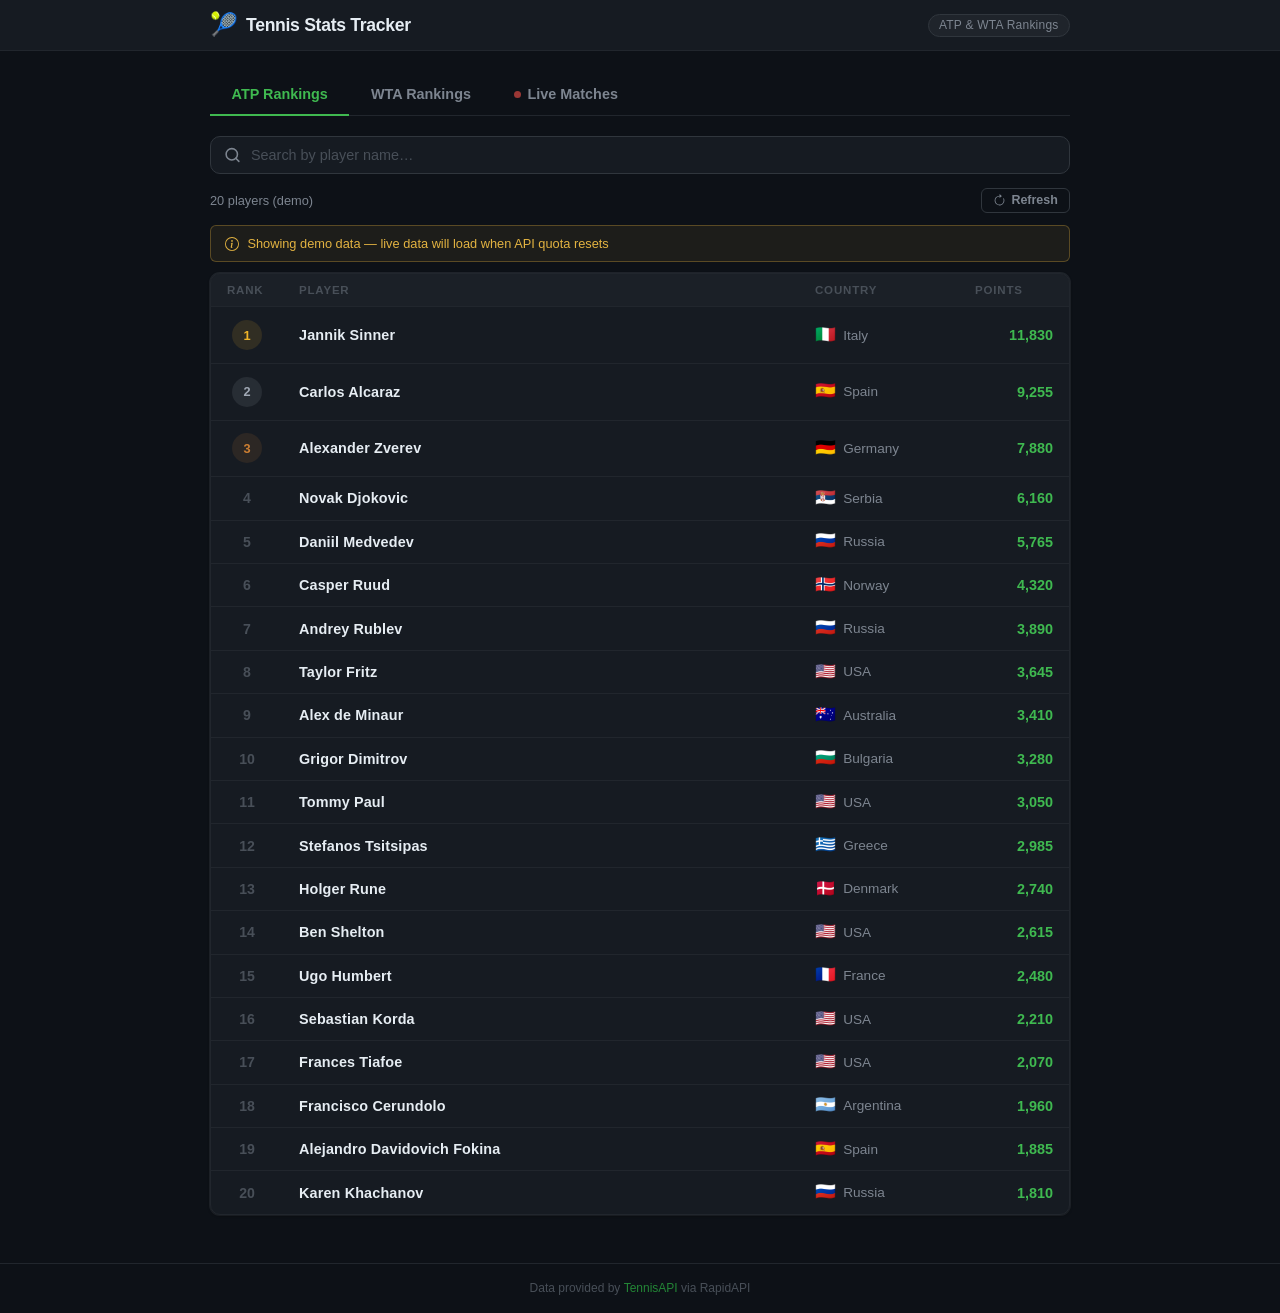
==== commit 682618f5: "Auto-load ATP on startup; remove welcome screen; fix demo data visibility" ====
--- a/index.html
+++ b/index.html
@@ -71,15 +71,8 @@
     <!-- Rankings table container -->
     <div class="table-wrap" id="tableWrap">
 
-      <!-- Welcome (shown before any tab is clicked) -->
-      <div class="welcome-state" id="welcomeState">
-        <div class="welcome-icon">🎾</div>
-        <h2 class="welcome-title">Tennis Stats Tracker</h2>
-        <p class="welcome-desc">Select a tab above to load ATP rankings, WTA rankings, or live match scores.</p>
-      </div>
-
       <!-- Loading -->
-      <div class="loading" id="loadingState" style="display:none">
+      <div class="loading" id="loadingState">
         <div class="spinner"></div>
         <span>Loading…</span>
       </div>
--- a/style.css
+++ b/style.css
@@ -260,28 +260,6 @@
   box-shadow: var(--shadow-card);
 }
 
-/* ===== WELCOME STATE ===== */
-.welcome-state {
-  display: flex;
-  flex-direction: column;
-  align-items: center;
-  text-align: center;
-  padding: 4rem 2rem 3.5rem;
-  gap: 0.9rem;
-}
-.welcome-icon { font-size: 2.8rem; line-height: 1; }
-.welcome-title {
-  font-size: 1.2rem;
-  font-weight: 700;
-  color: var(--text);
-  letter-spacing: -0.2px;
-}
-.welcome-desc {
-  font-size: 0.9rem;
-  color: var(--text-muted);
-  max-width: 340px;
-  line-height: 1.55;
-}
 
 
 /* ===== LOADING ===== */
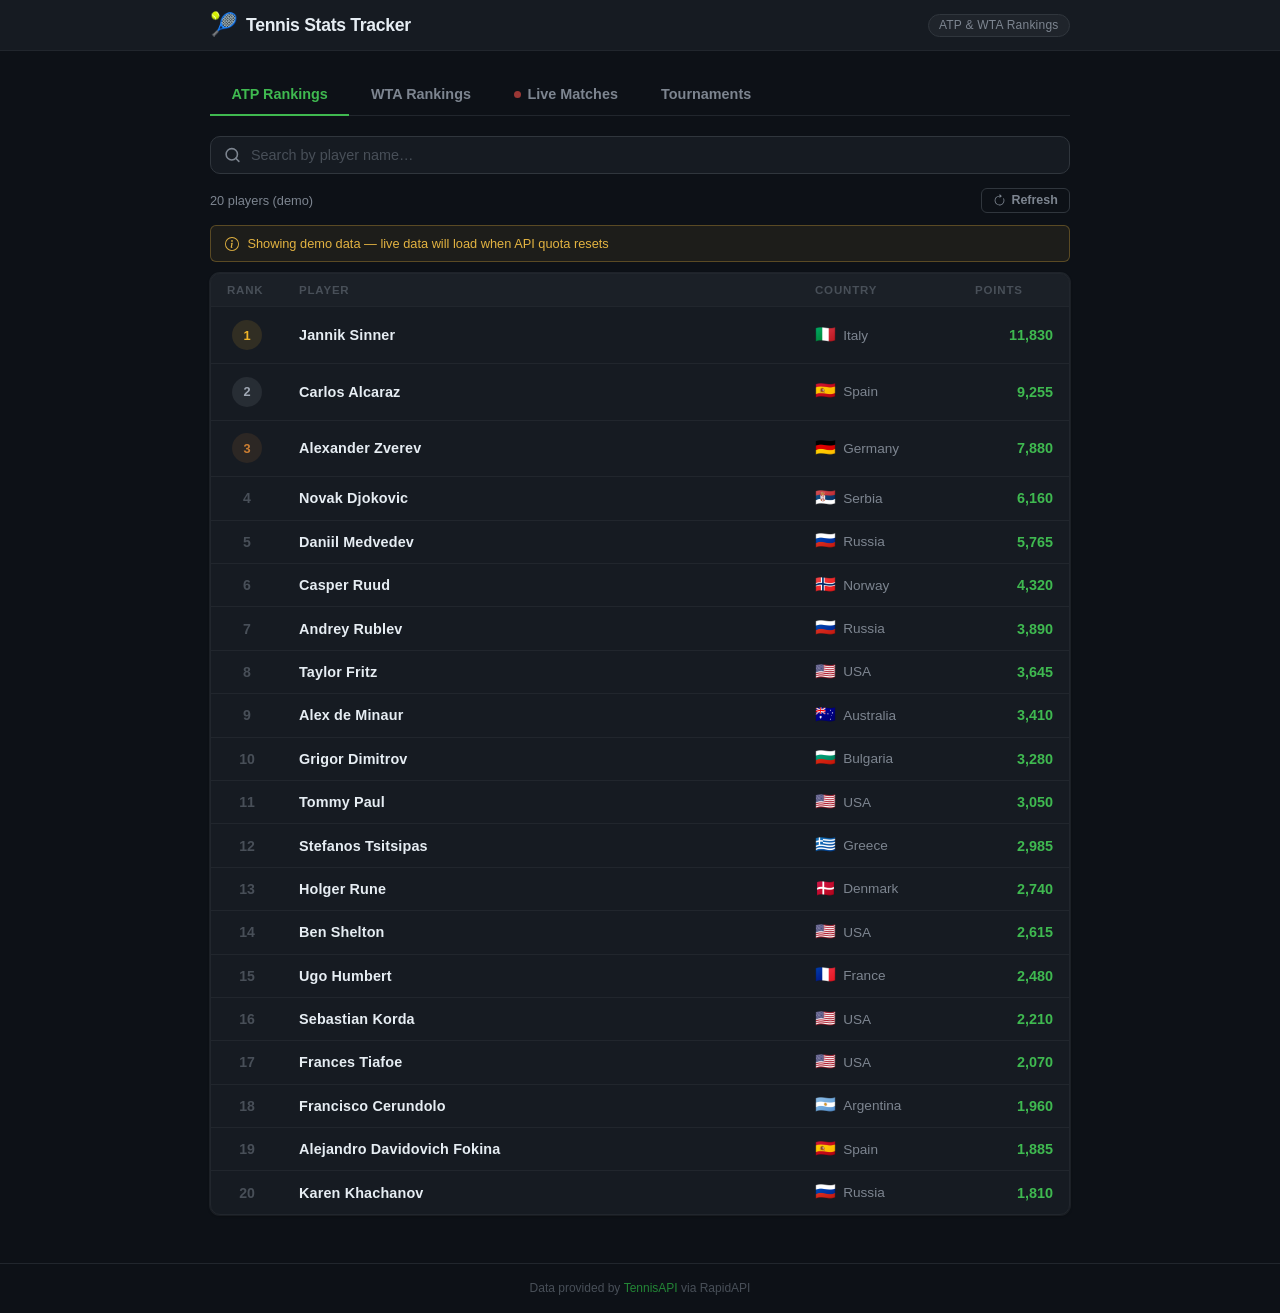
==== commit 4533eee5: "Add Tournaments tab with demo data, surface/category badges, and tour filter" ====
--- a/index.html
+++ b/index.html
@@ -27,6 +27,7 @@
       <button class="tab-btn" data-tour="live">
         <span class="tab-live-pip" aria-hidden="true"></span>Live Matches
       </button>
+      <button class="tab-btn" data-tour="tournaments">Tournaments</button>
     </div>
 
     <!-- Search (rankings only) -->
@@ -108,6 +109,9 @@
     <!-- Live Matches panel (outside table-wrap) -->
     <div id="livePanel" style="display:none"></div>
 
+    <!-- Tournaments panel (outside table-wrap) -->
+    <div id="tournamentsPanel" style="display:none"></div>
+
   </main>
 
   <footer class="footer">
--- a/style.css
+++ b/style.css
@@ -529,6 +529,126 @@
 ::-webkit-scrollbar { width: 6px; height: 6px; }
 ::-webkit-scrollbar-track { background: transparent; }
 ::-webkit-scrollbar-thumb { background: var(--border-hl); border-radius: 3px; }
+
+/* ===== TOURNAMENTS ===== */
+.tourn-filter-bar {
+  display: flex;
+  gap: 0.4rem;
+  margin-bottom: 1.4rem;
+}
+.tourn-filter-btn {
+  padding: 0.28rem 0.9rem;
+  border-radius: 999px;
+  font-size: 0.8rem;
+  font-weight: 600;
+  color: var(--text-muted);
+  background: rgba(255,255,255,0.04);
+  border: 1px solid var(--border);
+  transition: color var(--transition), border-color var(--transition),
+              background var(--transition);
+}
+.tourn-filter-btn:hover { color: var(--text); border-color: var(--border-hl); }
+.tourn-filter-btn.active {
+  color: var(--green);
+  border-color: var(--green-dim);
+  background: var(--green-glow);
+}
+
+.tourn-group { margin-bottom: 2rem; }
+.tourn-group-title {
+  font-size: 0.72rem;
+  font-weight: 700;
+  text-transform: uppercase;
+  letter-spacing: 0.09em;
+  color: var(--text-muted);
+  margin-bottom: 0.75rem;
+}
+
+.tourn-grid {
+  display: grid;
+  grid-template-columns: repeat(auto-fill, minmax(270px, 1fr));
+  gap: 0.65rem;
+}
+
+.tourn-card {
+  background: var(--bg-card);
+  border: 1px solid var(--border);
+  border-radius: var(--radius);
+  padding: 0.9rem 1rem;
+  display: flex;
+  flex-direction: column;
+  gap: 0.45rem;
+  transition: border-color var(--transition), background var(--transition);
+}
+.tourn-card:hover { border-color: var(--border-hl); }
+.tourn-card--ongoing {
+  border-color: rgba(63, 185, 80, 0.35);
+  background: rgba(63, 185, 80, 0.03);
+}
+
+.tourn-card-top {
+  display: flex;
+  align-items: flex-start;
+  justify-content: space-between;
+  gap: 0.5rem;
+}
+.tourn-name {
+  font-size: 0.92rem;
+  font-weight: 600;
+  color: var(--text);
+  line-height: 1.3;
+}
+.tourn-live-badge {
+  font-size: 0.68rem;
+  font-weight: 700;
+  color: var(--green);
+  white-space: nowrap;
+  flex-shrink: 0;
+  margin-top: 0.1rem;
+}
+.tourn-location {
+  font-size: 0.78rem;
+  color: var(--text-muted);
+}
+.tourn-card-foot {
+  display: flex;
+  align-items: center;
+  justify-content: space-between;
+  gap: 0.5rem;
+  margin-top: 0.15rem;
+}
+.tourn-badges {
+  display: flex;
+  gap: 0.35rem;
+  flex-wrap: wrap;
+}
+.tourn-dates {
+  font-size: 0.74rem;
+  color: var(--text-dim);
+  white-space: nowrap;
+  flex-shrink: 0;
+}
+
+/* Surface + category badges */
+.badge {
+  display: inline-flex;
+  align-items: center;
+  padding: 0.15rem 0.55rem;
+  border-radius: 999px;
+  font-size: 0.7rem;
+  font-weight: 600;
+  border: 1px solid transparent;
+}
+/* Surface */
+.badge-hard  { background: rgba(88,166,255,0.12); color: #58a6ff; border-color: rgba(88,166,255,0.25); }
+.badge-clay  { background: rgba(217,100,40,0.12);  color: #e07a3a; border-color: rgba(217,100,40,0.25);  }
+.badge-grass { background: rgba(63,185,80,0.12);   color: #3fb950; border-color: rgba(63,185,80,0.25);   }
+/* Category */
+.badge-cat--gs    { background: rgba(240,180,41,0.12);  color: #f0b429; border-color: rgba(240,180,41,0.25); }
+.badge-cat--m1000 { background: rgba(163,113,247,0.12); color: #a371f7; border-color: rgba(163,113,247,0.25); }
+.badge-cat--c500  { background: rgba(56,189,193,0.12);  color: #38bdc1; border-color: rgba(56,189,193,0.25); }
+.badge-cat--c250  { background: rgba(125,133,144,0.12); color: #8b949e; border-color: rgba(125,133,144,0.25); }
+.badge-cat--finals { background: rgba(240,180,41,0.08); color: #e3b341; border-color: rgba(240,180,41,0.2); }
 
 /* ===== RESPONSIVE ===== */
 @media (max-width: 600px) {
@@ -542,7 +662,7 @@
   .col-rank { width: 56px; }
   .rank-badge { width: 27px; height: 27px; font-size: 0.75rem; }
   .toolbar { flex-wrap: wrap; gap: 0.4rem; }
-  .welcome-state { padding: 3rem 1.5rem; }
+  .tourn-grid { grid-template-columns: 1fr; }
 }
 
 @media (max-width: 380px) {
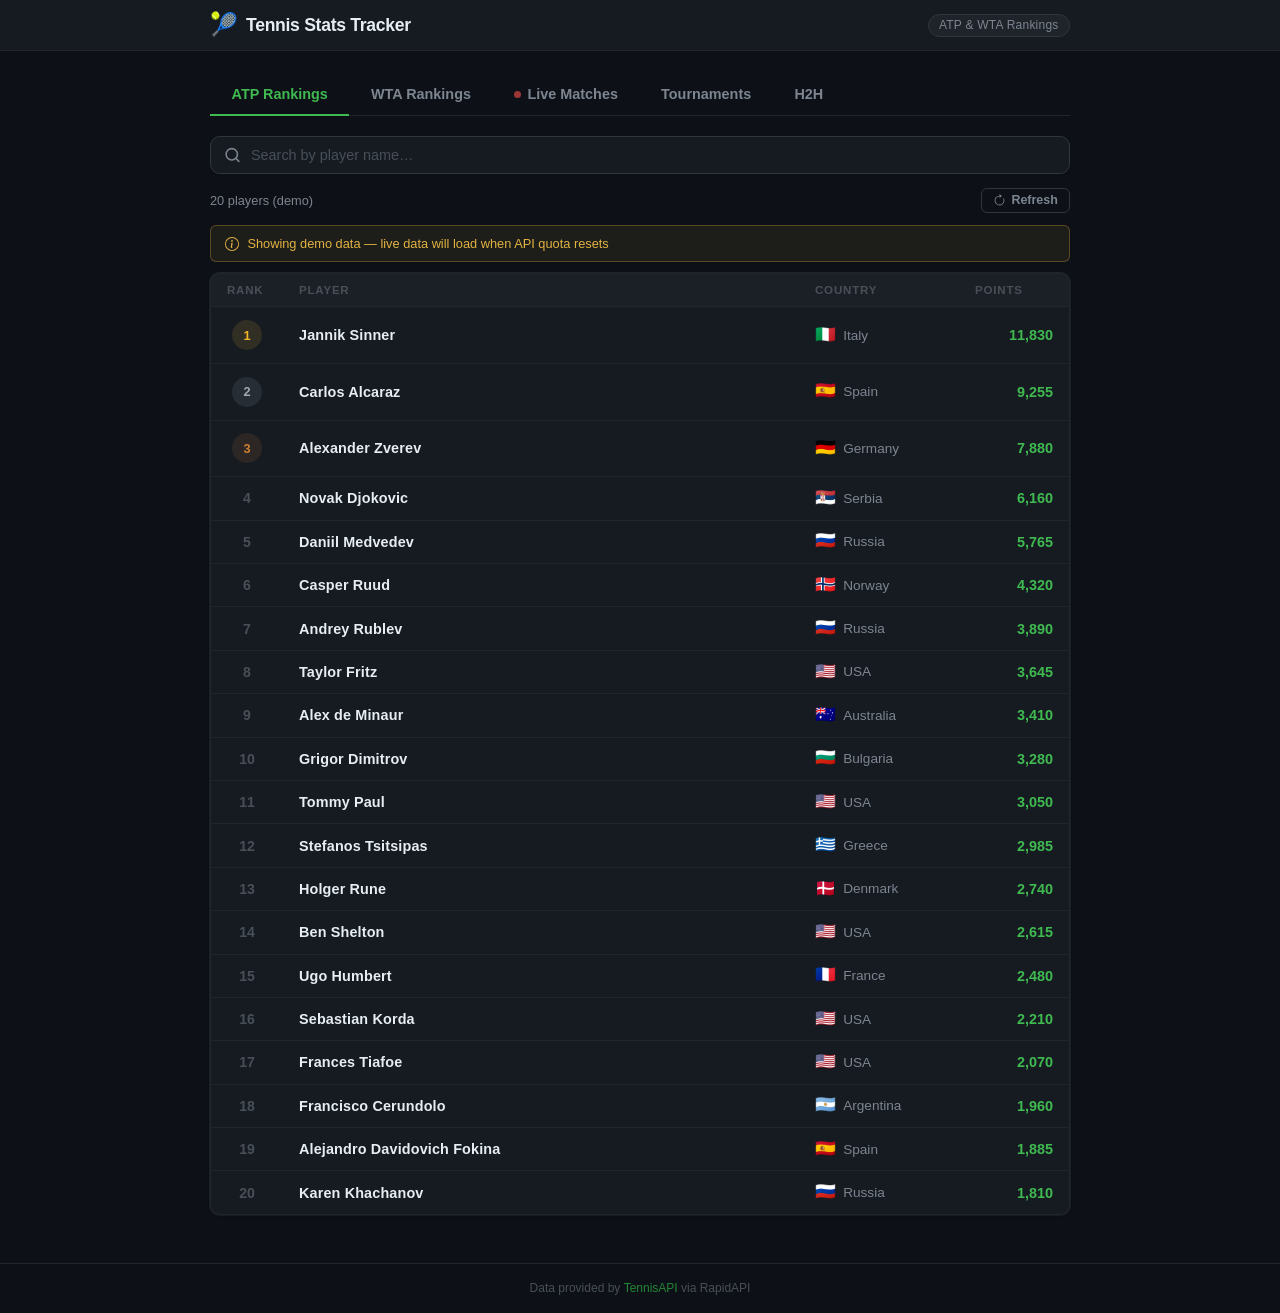
==== commit 5124af2e: "Add head-to-head (H2H) comparison feature - New H2H tab in main navigation bar - Two player dropdown" ====
--- a/index.html
+++ b/index.html
@@ -28,6 +28,7 @@
         <span class="tab-live-pip" aria-hidden="true"></span>Live Matches
       </button>
       <button class="tab-btn" data-tour="tournaments">Tournaments</button>
+      <button class="tab-btn" data-tour="h2h">H2H</button>
     </div>
 
     <!-- Search (rankings only) -->
@@ -112,6 +113,12 @@
     <!-- Tournaments panel (outside table-wrap) -->
     <div id="tournamentsPanel" style="display:none"></div>
 
+    <!-- H2H panel -->
+    <div id="h2hPanel" style="display:none"></div>
+
+    <!-- Player Profile panel -->
+    <div id="playerPanel" style="display:none"></div>
+
   </main>
 
   <footer class="footer">
--- a/style.css
+++ b/style.css
@@ -28,6 +28,8 @@
   --transition: 0.15s ease;
 
   --shadow-card: 0 1px 3px rgba(0,0,0,0.4), 0 0 0 1px var(--border);
+
+  color-scheme: dark;   /* native <select> uses dark chrome */
 }
 
 /* ===== RESET ===== */
@@ -578,9 +580,14 @@
   display: flex;
   flex-direction: column;
   gap: 0.45rem;
-  transition: border-color var(--transition), background var(--transition);
-}
-.tourn-card:hover { border-color: var(--border-hl); }
+  cursor: pointer;
+  transition: border-color var(--transition), background var(--transition),
+              box-shadow var(--transition);
+}
+.tourn-card:hover {
+  border-color: var(--border-hl);
+  box-shadow: 0 2px 8px rgba(0,0,0,0.3);
+}
 .tourn-card--ongoing {
   border-color: rgba(63, 185, 80, 0.35);
   background: rgba(63, 185, 80, 0.03);
@@ -622,11 +629,23 @@
   gap: 0.35rem;
   flex-wrap: wrap;
 }
+.tourn-card-right {
+  display: flex;
+  flex-direction: column;
+  align-items: flex-end;
+  gap: 0.2rem;
+  flex-shrink: 0;
+}
 .tourn-dates {
   font-size: 0.74rem;
   color: var(--text-dim);
   white-space: nowrap;
-  flex-shrink: 0;
+}
+.tourn-draw-hint {
+  font-size: 0.69rem;
+  font-weight: 600;
+  color: var(--green-dim);
+  white-space: nowrap;
 }
 
 /* Surface + category badges */
@@ -649,6 +668,552 @@
 .badge-cat--c500  { background: rgba(56,189,193,0.12);  color: #38bdc1; border-color: rgba(56,189,193,0.25); }
 .badge-cat--c250  { background: rgba(125,133,144,0.12); color: #8b949e; border-color: rgba(125,133,144,0.25); }
 .badge-cat--finals { background: rgba(240,180,41,0.08); color: #e3b341; border-color: rgba(240,180,41,0.2); }
+
+/* ===== DRAW DETAIL VIEW ===== */
+.draw-view { animation: fadeIn 0.15s ease; }
+@keyframes fadeIn { from { opacity: 0; transform: translateY(4px); } to { opacity: 1; transform: none; } }
+
+.draw-back-btn {
+  display: inline-flex;
+  align-items: center;
+  gap: 0.3rem;
+  font-size: 0.8rem;
+  font-weight: 600;
+  color: var(--text-muted);
+  padding: 0.25rem 0;
+  margin-bottom: 0.9rem;
+  transition: color var(--transition);
+}
+.draw-back-btn:hover { color: var(--text); }
+
+.draw-header {
+  margin-bottom: 1.25rem;
+  padding-bottom: 1rem;
+  border-bottom: 1px solid var(--border);
+}
+.draw-title-row {
+  display: flex;
+  align-items: center;
+  gap: 0.75rem;
+  flex-wrap: wrap;
+  margin-bottom: 0.5rem;
+}
+.draw-title {
+  font-size: 1.35rem;
+  font-weight: 700;
+  letter-spacing: -0.3px;
+  color: var(--text);
+}
+.draw-header-meta {
+  display: flex;
+  align-items: center;
+  gap: 0.55rem;
+  flex-wrap: wrap;
+}
+.draw-meta-item {
+  font-size: 0.82rem;
+  color: var(--text-muted);
+}
+.draw-meta-sep {
+  color: var(--text-dim);
+  font-size: 0.75rem;
+}
+.draw-badges { display: flex; gap: 0.35rem; }
+
+.draw-filter-bar {
+  display: flex;
+  gap: 0.4rem;
+  flex-wrap: wrap;
+  margin-bottom: 1.4rem;
+}
+.draw-filter-btn {
+  display: inline-flex;
+  align-items: center;
+  gap: 0.3rem;
+  padding: 0.28rem 0.8rem;
+  border-radius: 999px;
+  font-size: 0.8rem;
+  font-weight: 600;
+  color: var(--text-muted);
+  background: rgba(255,255,255,0.04);
+  border: 1px solid var(--border);
+  transition: color var(--transition), border-color var(--transition),
+              background var(--transition);
+}
+.draw-filter-btn:hover { color: var(--text); border-color: var(--border-hl); }
+.draw-filter-btn.active {
+  color: var(--green);
+  border-color: var(--green-dim);
+  background: var(--green-glow);
+}
+.draw-filter-count {
+  font-size: 0.68rem;
+  font-weight: 700;
+  padding: 0.05rem 0.42rem;
+  border-radius: 999px;
+  background: rgba(255,255,255,0.07);
+}
+.draw-filter-btn.active .draw-filter-count {
+  background: rgba(63,185,80,0.18);
+}
+
+.draw-rounds { display: flex; flex-direction: column; gap: 1.75rem; }
+.draw-round-title {
+  font-size: 0.72rem;
+  font-weight: 700;
+  text-transform: uppercase;
+  letter-spacing: 0.09em;
+  color: var(--text-muted);
+  margin-bottom: 0.65rem;
+}
+.draw-round-matches {
+  display: grid;
+  grid-template-columns: repeat(auto-fill, minmax(310px, 1fr));
+  gap: 0.6rem;
+}
+
+.draw-empty-state {
+  padding: 2.5rem 1rem;
+  text-align: center;
+  color: var(--text-muted);
+  font-size: 0.9rem;
+  line-height: 1.6;
+}
+.draw-empty-sub { font-size: 0.8rem; color: var(--text-dim); }
+
+/* ===== MATCH CARDS ===== */
+.match-card {
+  background: var(--bg-card);
+  border: 1px solid var(--border);
+  border-radius: var(--radius);
+  overflow: hidden;
+  transition: border-color var(--transition);
+}
+.match-card:hover { border-color: var(--border-hl); }
+.match-card--live {
+  border-color: rgba(63,185,80,0.35);
+  background: rgba(63,185,80,0.02);
+}
+
+.match-card-hdr {
+  display: flex;
+  align-items: center;
+  justify-content: space-between;
+  padding: 0.38rem 0.85rem;
+  border-bottom: 1px solid var(--border);
+  background: rgba(255,255,255,0.02);
+  min-height: 28px;
+}
+.match-card-hdr--muted { background: transparent; }
+.match-live-badge {
+  font-size: 0.69rem;
+  font-weight: 700;
+  color: var(--green);
+  letter-spacing: 0.04em;
+}
+.match-scheduled {
+  font-size: 0.72rem;
+  color: var(--text-muted);
+}
+.match-court {
+  font-size: 0.69rem;
+  color: var(--text-dim);
+  white-space: nowrap;
+}
+
+.match-players {
+  padding: 0.6rem 0.85rem;
+  display: flex;
+  flex-direction: column;
+  gap: 0.48rem;
+}
+.match-row {
+  display: flex;
+  align-items: center;
+  gap: 0.5rem;
+  min-width: 0;
+}
+.match-player-info {
+  flex: 1;
+  display: flex;
+  align-items: center;
+  gap: 0.32rem;
+  min-width: 0;
+}
+.match-flag {
+  font-size: 1rem;
+  line-height: 1;
+  flex-shrink: 0;
+  width: 1.15rem;
+  text-align: center;
+}
+.match-player-name {
+  font-size: 0.87rem;
+  color: var(--text);
+  white-space: nowrap;
+  overflow: hidden;
+  text-overflow: ellipsis;
+  font-weight: 400;
+}
+.match-player-name--winner { font-weight: 700; }
+.match-tbd { color: var(--text-dim); font-style: italic; }
+.match-seed {
+  font-size: 0.7rem;
+  color: var(--text-dim);
+  flex-shrink: 0;
+}
+.match-scores {
+  display: flex;
+  gap: 0.15rem;
+  flex-shrink: 0;
+}
+.match-set {
+  width: 19px;
+  height: 19px;
+  display: flex;
+  align-items: center;
+  justify-content: center;
+  font-size: 0.8rem;
+  border-radius: 3px;
+}
+.match-set--won  { color: var(--text); font-weight: 700; }
+.match-set--lost { color: var(--text-dim); }
+.match-set--live {
+  color: var(--green);
+  font-weight: 700;
+  background: rgba(63,185,80,0.1);
+}
+.match-tick {
+  width: 16px;
+  text-align: center;
+  flex-shrink: 0;
+  font-size: 0.78rem;
+  color: var(--green);
+  font-weight: 700;
+}
+
+/* ===== BRACKET VIEW ===== */
+.draw-filter-btn--draw {
+  display: inline-flex;
+  align-items: center;
+  gap: 0.35rem;
+}
+
+.bracket-scroll-outer {
+  overflow-x: auto;
+  overflow-y: visible;
+  -webkit-overflow-scrolling: touch;
+  padding: 0.25rem 0 1.5rem;
+}
+
+.bracket-stage {
+  position: relative;
+  user-select: none;
+}
+
+.bracket-svg {
+  position: absolute;
+  top: 0;
+  left: 0;
+  pointer-events: none;
+  overflow: visible;
+}
+
+.bk-round-label {
+  font-size: 0.65rem;
+  font-weight: 700;
+  text-transform: uppercase;
+  letter-spacing: 0.09em;
+  color: var(--text-dim);
+  text-align: center;
+  display: flex;
+  align-items: center;
+  justify-content: center;
+  white-space: nowrap;
+  height: 28px;
+}
+
+.bk-card {
+  background: var(--bg-card);
+  border: 1px solid var(--border);
+  border-radius: var(--radius-sm);
+  overflow: hidden;
+  position: relative;
+  transition: border-color var(--transition);
+}
+.bk-card:hover  { border-color: var(--border-hl); }
+.bk-card--live  { border-color: rgba(63, 185, 80, 0.4); }
+.bk-card--live::after {
+  content: '';
+  position: absolute;
+  left: 0; top: 0; bottom: 0;
+  width: 3px;
+  background: var(--green);
+}
+
+.bk-players { width: 100%; }
+
+.bk-player {
+  display: flex;
+  align-items: center;
+  justify-content: space-between;
+  padding: 0 7px 0 8px;
+  height: 24px;
+  gap: 4px;
+  min-width: 0;
+}
+.bk-card--live .bk-player { padding-left: 12px; }
+
+.bk-player--winner .bk-name { font-weight: 700; color: var(--text); }
+.bk-player--loser             { opacity: 0.33; }
+
+.bk-player-info {
+  display: flex;
+  align-items: center;
+  gap: 3px;
+  flex: 1;
+  min-width: 0;
+}
+.bk-flag {
+  font-size: 0.8rem;
+  line-height: 1;
+  flex-shrink: 0;
+  width: 16px;
+  text-align: center;
+}
+.bk-name {
+  font-size: 0.75rem;
+  color: var(--text);
+  font-weight: 400;
+  white-space: nowrap;
+  overflow: hidden;
+  text-overflow: ellipsis;
+  line-height: 1;
+}
+.bk-tbd  { color: var(--text-dim); font-style: italic; }
+.bk-seed { font-size: 0.6rem; color: var(--text-dim); flex-shrink: 0; line-height: 1; }
+
+.bk-sets { display: flex; gap: 1px; flex-shrink: 0; }
+.bk-set  {
+  font-size: 0.69rem;
+  font-weight: 600;
+  color: var(--text-muted);
+  width: 13px;
+  text-align: center;
+  line-height: 1;
+}
+.bk-set--live { color: var(--green); }
+
+.bk-divider { height: 1px; background: var(--border); }
+
+.bk-winner-slot {
+  display: flex;
+  flex-direction: column;
+  align-items: flex-start;
+  gap: 5px;
+  padding-left: 6px;
+}
+.bk-winner-trophy { font-size: 1.05rem; line-height: 1; }
+.bk-winner-name   { font-size: 0.79rem; font-weight: 700; color: var(--rank-gold); white-space: nowrap; }
+.bk-winner-tbd    { font-size: 0.72rem; color: var(--text-dim); font-style: italic; white-space: nowrap; }
+
+/* ===== CLICKABLE PLAYER NAMES ===== */
+.player-link {
+  cursor: pointer;
+}
+.player-link:hover {
+  text-decoration: underline;
+  text-underline-offset: 2px;
+}
+
+/* ===== PLAYER PROFILE PANEL ===== */
+.profile-view {
+  animation: fadeIn 0.15s ease;
+}
+.profile-header {
+  display: flex;
+  align-items: flex-start;
+  gap: 1rem;
+  padding-bottom: 1.25rem;
+  margin-bottom: 1.5rem;
+  border-bottom: 1px solid var(--border);
+}
+.profile-flag-big {
+  font-size: 3rem;
+  line-height: 1;
+  flex-shrink: 0;
+}
+.profile-name {
+  font-size: 1.45rem;
+  font-weight: 700;
+  letter-spacing: -0.3px;
+  margin-bottom: 0.4rem;
+}
+.profile-meta {
+  display: flex;
+  align-items: center;
+  flex-wrap: wrap;
+  gap: 0.35rem;
+  font-size: 0.85rem;
+  color: var(--text-muted);
+  margin-bottom: 0.2rem;
+}
+.profile-rank { color: var(--green); font-weight: 600; }
+.profile-sep  { color: var(--text-dim); }
+
+.profile-sections {
+  display: flex;
+  flex-direction: column;
+  gap: 0;
+}
+.profile-section {
+  padding-bottom: 1.5rem;
+  margin-bottom: 1.5rem;
+  border-bottom: 1px solid var(--border);
+}
+.profile-section--last {
+  border-bottom: none;
+  margin-bottom: 0;
+}
+.profile-section-title {
+  font-size: 0.72rem;
+  font-weight: 700;
+  text-transform: uppercase;
+  letter-spacing: 0.09em;
+  color: var(--text-muted);
+  margin-bottom: 0.85rem;
+}
+
+/* Stat grid */
+.profile-stat-grid {
+  display: grid;
+  grid-template-columns: repeat(auto-fill, minmax(120px, 1fr));
+  gap: 0.65rem;
+}
+.profile-stat-card {
+  background: var(--bg-card);
+  border: 1px solid var(--border);
+  border-radius: var(--radius);
+  padding: 0.7rem 0.9rem;
+  display: flex;
+  flex-direction: column;
+  gap: 0.25rem;
+}
+.stat-value {
+  font-size: 1.1rem;
+  font-weight: 700;
+  color: var(--text);
+  font-variant-numeric: tabular-nums;
+}
+.stat-label {
+  font-size: 0.73rem;
+  color: var(--text-muted);
+}
+
+/* Surface bars */
+.surface-bars {
+  display: flex;
+  flex-direction: column;
+  gap: 0.75rem;
+}
+.surface-row {
+  display: flex;
+  align-items: center;
+  gap: 0.75rem;
+}
+.surface-label {
+  font-size: 0.82rem;
+  color: var(--text-muted);
+  width: 40px;
+  flex-shrink: 0;
+}
+.surface-bar-track {
+  flex: 1;
+  height: 8px;
+  background: var(--border-hl);
+  border-radius: 999px;
+  overflow: hidden;
+}
+.surface-bar-fill {
+  height: 100%;
+  border-radius: 999px;
+  transition: width 0.4s ease;
+}
+.surface-bar-fill--hard  { background: #58a6ff; }
+.surface-bar-fill--clay  { background: #e07a3a; }
+.surface-bar-fill--grass { background: #3fb950; }
+.surface-pct {
+  font-size: 0.78rem;
+  font-weight: 600;
+  color: var(--text-muted);
+  width: 34px;
+  text-align: right;
+  flex-shrink: 0;
+  font-variant-numeric: tabular-nums;
+}
+
+/* Recent results */
+.recent-results {
+  display: flex;
+  flex-direction: column;
+}
+.recent-row {
+  display: flex;
+  align-items: center;
+  justify-content: space-between;
+  gap: 0.75rem;
+  padding: 0.55rem 0;
+  border-bottom: 1px solid var(--border);
+}
+.recent-row:last-child { border-bottom: none; }
+.recent-main {
+  display: flex;
+  flex-direction: column;
+  gap: 0.1rem;
+  min-width: 0;
+}
+.recent-opp {
+  font-size: 0.88rem;
+  font-weight: 600;
+  color: var(--text);
+  white-space: nowrap;
+  overflow: hidden;
+  text-overflow: ellipsis;
+}
+.recent-tourn {
+  font-size: 0.74rem;
+  color: var(--text-muted);
+}
+.recent-right {
+  display: flex;
+  align-items: center;
+  gap: 0.5rem;
+  flex-shrink: 0;
+}
+.recent-score {
+  font-size: 0.76rem;
+  color: var(--text-muted);
+  font-variant-numeric: tabular-nums;
+  white-space: nowrap;
+}
+.result-badge {
+  display: inline-flex;
+  align-items: center;
+  justify-content: center;
+  min-width: 26px;
+  padding: 0.1rem 0.45rem;
+  border-radius: 999px;
+  font-size: 0.7rem;
+  font-weight: 700;
+  line-height: 1.4;
+}
+.result-badge--w    { background: rgba(63,185,80,0.15);  color: var(--green); }
+.result-badge--l    { background: rgba(255,255,255,0.06); color: var(--text-muted); }
+.result-badge--live {
+  background: rgba(63,185,80,0.15);
+  color: var(--green);
+  animation: pulse 1.4s ease-in-out infinite;
+}
 
 /* ===== RESPONSIVE ===== */
 @media (max-width: 600px) {
@@ -663,9 +1228,282 @@
   .rank-badge { width: 27px; height: 27px; font-size: 0.75rem; }
   .toolbar { flex-wrap: wrap; gap: 0.4rem; }
   .tourn-grid { grid-template-columns: 1fr; }
+  .draw-round-matches { grid-template-columns: 1fr; }
+  .draw-title { font-size: 1.15rem; }
+  .draw-filter-bar { gap: 0.3rem; }
+  .draw-filter-btn { padding: 0.25rem 0.65rem; font-size: 0.76rem; }
 }
 
 @media (max-width: 380px) {
   .tab-btn { padding: 0.6rem 0.65rem; font-size: 0.8rem; }
   .toolbar-right { gap: 0.4rem; }
 }
+
+/* ===== H2H PANEL ===== */
+.h2h-view { animation: fadeIn 0.15s ease; }
+
+/* Select bar */
+.h2h-select-bar {
+  display: flex;
+  align-items: center;
+  gap: 0.75rem;
+  margin-bottom: 1.5rem;
+}
+.h2h-select {
+  flex: 1;
+  min-width: 0;
+  padding: 0.6rem 0.75rem;
+  background: var(--bg-card);
+  border: 1px solid var(--border-hl);
+  border-radius: var(--radius);
+  color: var(--text);
+  font-size: 0.88rem;
+  font-family: inherit;
+  cursor: pointer;
+  outline: none;
+  transition: border-color var(--transition), box-shadow var(--transition);
+}
+.h2h-select:focus {
+  border-color: var(--green-dim);
+  box-shadow: 0 0 0 3px var(--green-glow);
+}
+.h2h-vs-pill {
+  flex-shrink: 0;
+  padding: 0.28rem 0.65rem;
+  background: var(--bg-hover);
+  border: 1px solid var(--border-hl);
+  border-radius: 999px;
+  font-size: 0.72rem;
+  font-weight: 800;
+  color: var(--text-muted);
+  letter-spacing: 0.06em;
+}
+.h2h-empty {
+  text-align: center;
+  padding: 4rem 1rem;
+  color: var(--text-muted);
+  font-size: 0.9rem;
+  background: var(--bg-card);
+  border: 1px solid var(--border);
+  border-radius: var(--radius);
+}
+
+/* Split-screen header */
+.h2h-comparison { animation: fadeIn 0.15s ease; }
+.h2h-header {
+  display: grid;
+  grid-template-columns: 1fr auto 1fr;
+  align-items: center;
+  gap: 1rem;
+  padding-bottom: 1.25rem;
+  border-bottom: 1px solid var(--border);
+  margin-bottom: 0;
+}
+.h2h-player-hdr {
+  display: flex;
+  flex-direction: column;
+  gap: 0.25rem;
+}
+.h2h-player-hdr--right {
+  text-align: right;
+  align-items: flex-end;
+}
+.h2h-avatar { font-size: 2.4rem; line-height: 1; }
+.h2h-player-name {
+  font-size: 1rem;
+  font-weight: 700;
+  color: var(--text);
+  cursor: pointer;
+}
+.h2h-player-name:hover { text-decoration: underline; text-underline-offset: 2px; }
+.h2h-player-sub { font-size: 0.74rem; color: var(--text-muted); }
+.h2h-vs-center {
+  font-size: 1rem;
+  font-weight: 800;
+  color: var(--text-dim);
+  letter-spacing: 0.08em;
+  text-align: center;
+  background: var(--bg-hover);
+  border: 1px solid var(--border-hl);
+  border-radius: 999px;
+  padding: 0.3rem 0.6rem;
+}
+
+/* Sections */
+.h2h-section {
+  padding: 1.25rem 0;
+  border-bottom: 1px solid var(--border);
+}
+.h2h-section--last { border-bottom: none; }
+.h2h-section-title {
+  font-size: 0.72rem;
+  font-weight: 700;
+  text-transform: uppercase;
+  letter-spacing: 0.09em;
+  color: var(--text-muted);
+  margin-bottom: 0.85rem;
+}
+
+/* Stats comparison rows */
+.h2h-stats { display: flex; flex-direction: column; }
+.h2h-stat-row {
+  display: grid;
+  grid-template-columns: 1fr auto 1fr;
+  align-items: center;
+  padding: 0.5rem 0;
+  border-bottom: 1px solid var(--border);
+  gap: 0.75rem;
+}
+.h2h-stat-row:last-child { border-bottom: none; }
+.h2h-val {
+  font-size: 0.92rem;
+  font-weight: 600;
+  color: var(--text);
+}
+.h2h-val:first-child { text-align: right; }
+.h2h-val:last-child  { text-align: left; }
+.h2h-val--leader { color: var(--green); }
+.h2h-stat-label {
+  font-size: 0.73rem;
+  color: var(--text-muted);
+  text-align: center;
+  white-space: nowrap;
+  min-width: 88px;
+}
+
+/* Surface mirrored bars */
+.h2h-surf-rows { display: flex; flex-direction: column; gap: 0.75rem; }
+.h2h-surf-row {
+  display: grid;
+  grid-template-columns: 1fr 48px 1fr;
+  align-items: center;
+  gap: 0.5rem;
+}
+.h2h-surf-side {
+  display: flex;
+  align-items: center;
+  gap: 0.5rem;
+}
+/* Left side: bar grows from center (right-aligned fill) */
+.h2h-surf-side--left { flex-direction: row-reverse; }
+.h2h-surf-track {
+  flex: 1;
+  height: 7px;
+  background: var(--border-hl);
+  border-radius: 999px;
+  overflow: hidden;
+  display: flex;
+}
+.h2h-surf-side--left .h2h-surf-track { justify-content: flex-end; }
+.h2h-surf-fill {
+  height: 100%;
+  border-radius: 999px;
+  transition: width 0.4s ease;
+}
+.h2h-surf-fill--hard  { background: #58a6ff; }
+.h2h-surf-fill--clay  { background: #e07a3a; }
+.h2h-surf-fill--grass { background: #3fb950; }
+.h2h-surf-pct {
+  font-size: 0.76rem;
+  font-weight: 600;
+  color: var(--text-muted);
+  flex-shrink: 0;
+  width: 34px;
+  text-align: center;
+  font-variant-numeric: tabular-nums;
+}
+.h2h-surf-label {
+  font-size: 0.74rem;
+  color: var(--text-muted);
+  text-align: center;
+}
+
+/* H2H record */
+.h2h-record-box {
+  display: flex;
+  flex-direction: column;
+  align-items: center;
+  gap: 0.4rem;
+  padding: 0.5rem 0 0.25rem;
+}
+.h2h-record-nums {
+  display: flex;
+  align-items: center;
+  gap: 0.75rem;
+}
+.h2h-rec-n {
+  font-size: 2.4rem;
+  font-weight: 800;
+  color: var(--text-dim);
+  font-variant-numeric: tabular-nums;
+  line-height: 1;
+}
+.h2h-rec-n.h2h-val--leader { color: var(--green); }
+.h2h-rec-sep {
+  font-size: 1.5rem;
+  font-weight: 300;
+  color: var(--text-dim);
+}
+.h2h-record-sub {
+  font-size: 0.82rem;
+  color: var(--text-muted);
+  text-align: center;
+}
+
+/* Recent meetings */
+.h2h-meetings { display: flex; flex-direction: column; }
+.h2h-meeting {
+  display: flex;
+  align-items: center;
+  justify-content: space-between;
+  gap: 0.75rem;
+  padding: 0.55rem 0;
+  border-bottom: 1px solid var(--border);
+}
+.h2h-meeting:last-child { border-bottom: none; }
+.h2h-meeting-left {
+  display: flex;
+  flex-direction: column;
+  gap: 0.1rem;
+  min-width: 0;
+}
+.h2h-meeting-tourn {
+  font-size: 0.85rem;
+  font-weight: 600;
+  color: var(--text);
+}
+.h2h-meeting-score {
+  font-size: 0.75rem;
+  color: var(--text-muted);
+  font-variant-numeric: tabular-nums;
+}
+.h2h-meeting-winner {
+  font-size: 0.75rem;
+  font-weight: 600;
+  flex-shrink: 0;
+  padding: 0.15rem 0.55rem;
+  border-radius: 999px;
+  background: rgba(63,185,80,0.08);
+  color: var(--text);
+  cursor: pointer;
+  white-space: nowrap;
+}
+.h2h-meeting-winner:hover { text-decoration: underline; text-underline-offset: 2px; }
+.h2h-meeting-winner--p1 { background: rgba(63,185,80,0.12); color: var(--green); }
+.h2h-no-data {
+  font-size: 0.85rem;
+  color: var(--text-muted);
+  text-align: center;
+  padding: 1rem 0;
+}
+
+/* H2H responsive */
+@media (max-width: 600px) {
+  .h2h-select-bar { flex-direction: column; }
+  .h2h-select { width: 100%; }
+  .h2h-vs-pill { align-self: center; }
+  .h2h-player-name { font-size: 0.88rem; }
+  .h2h-avatar { font-size: 1.8rem; }
+  .h2h-stat-label { min-width: 70px; font-size: 0.68rem; }
+  .h2h-rec-n { font-size: 1.8rem; }
+}
